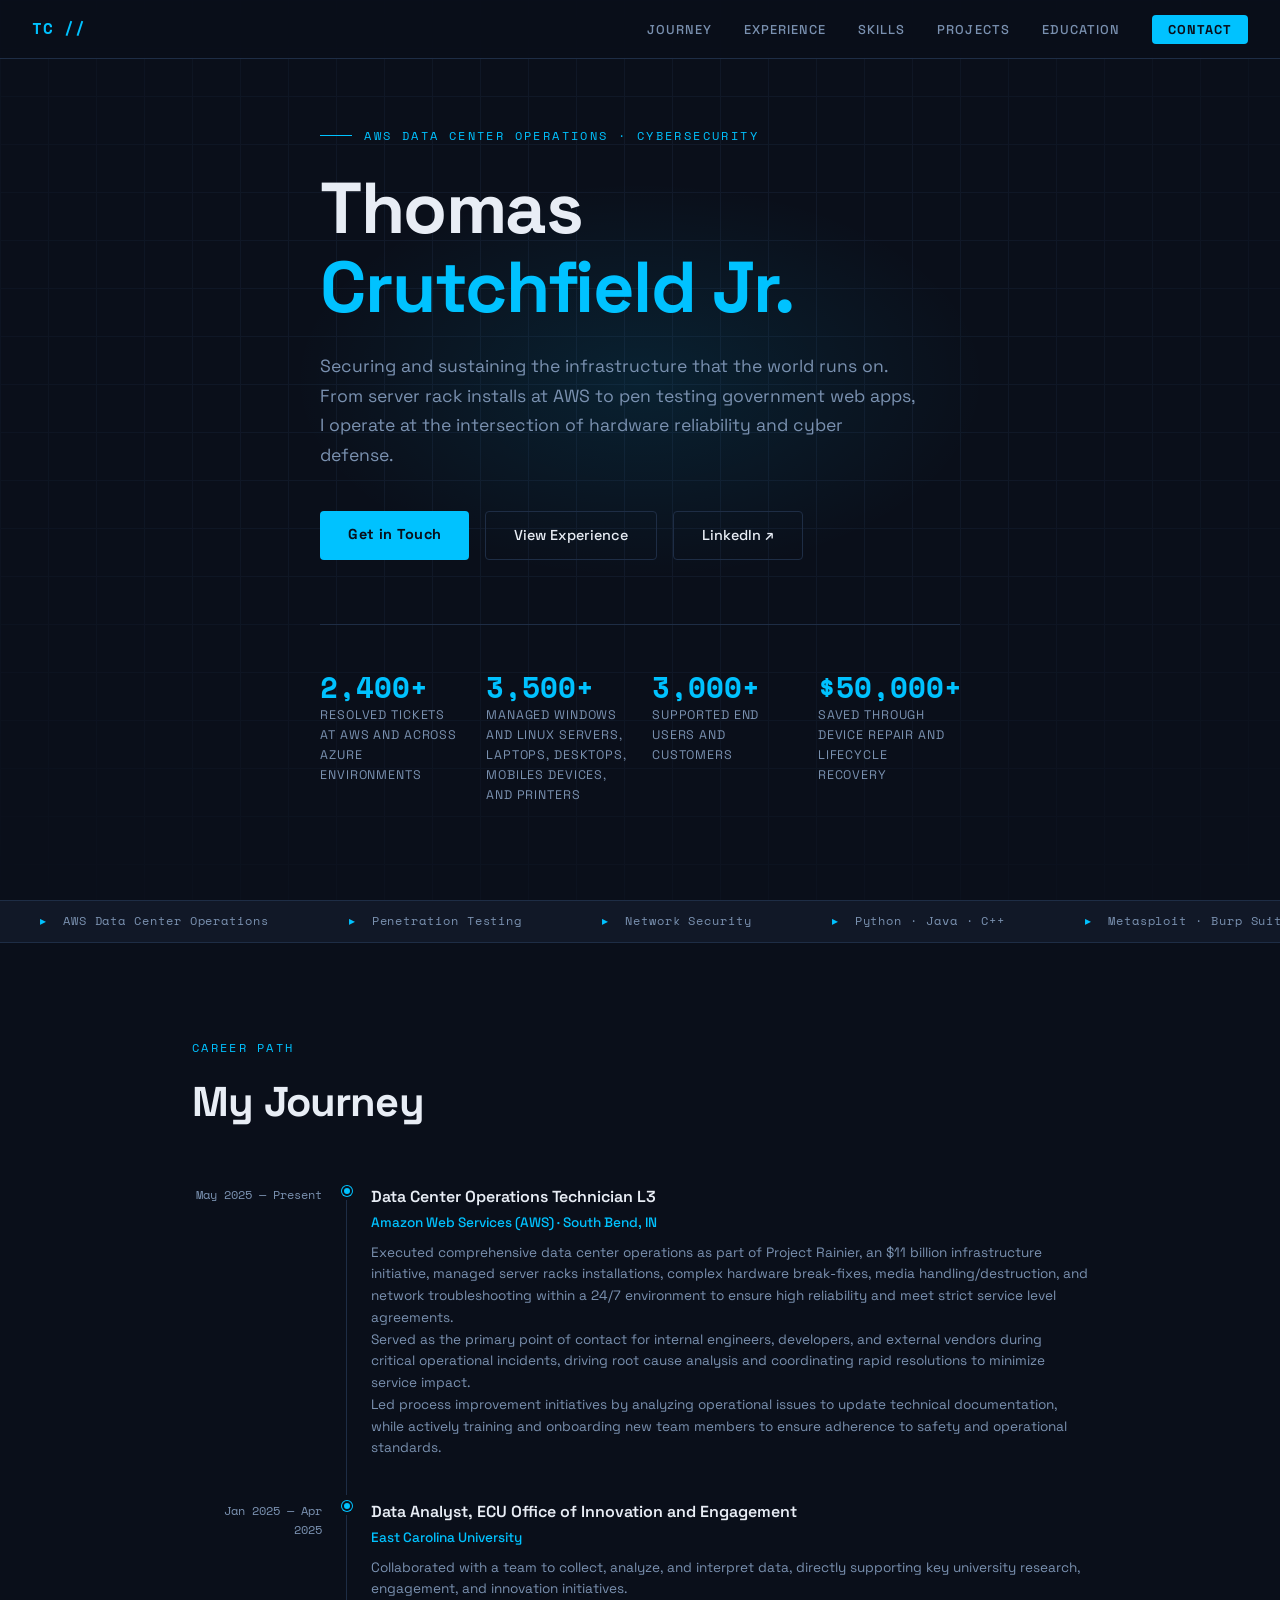
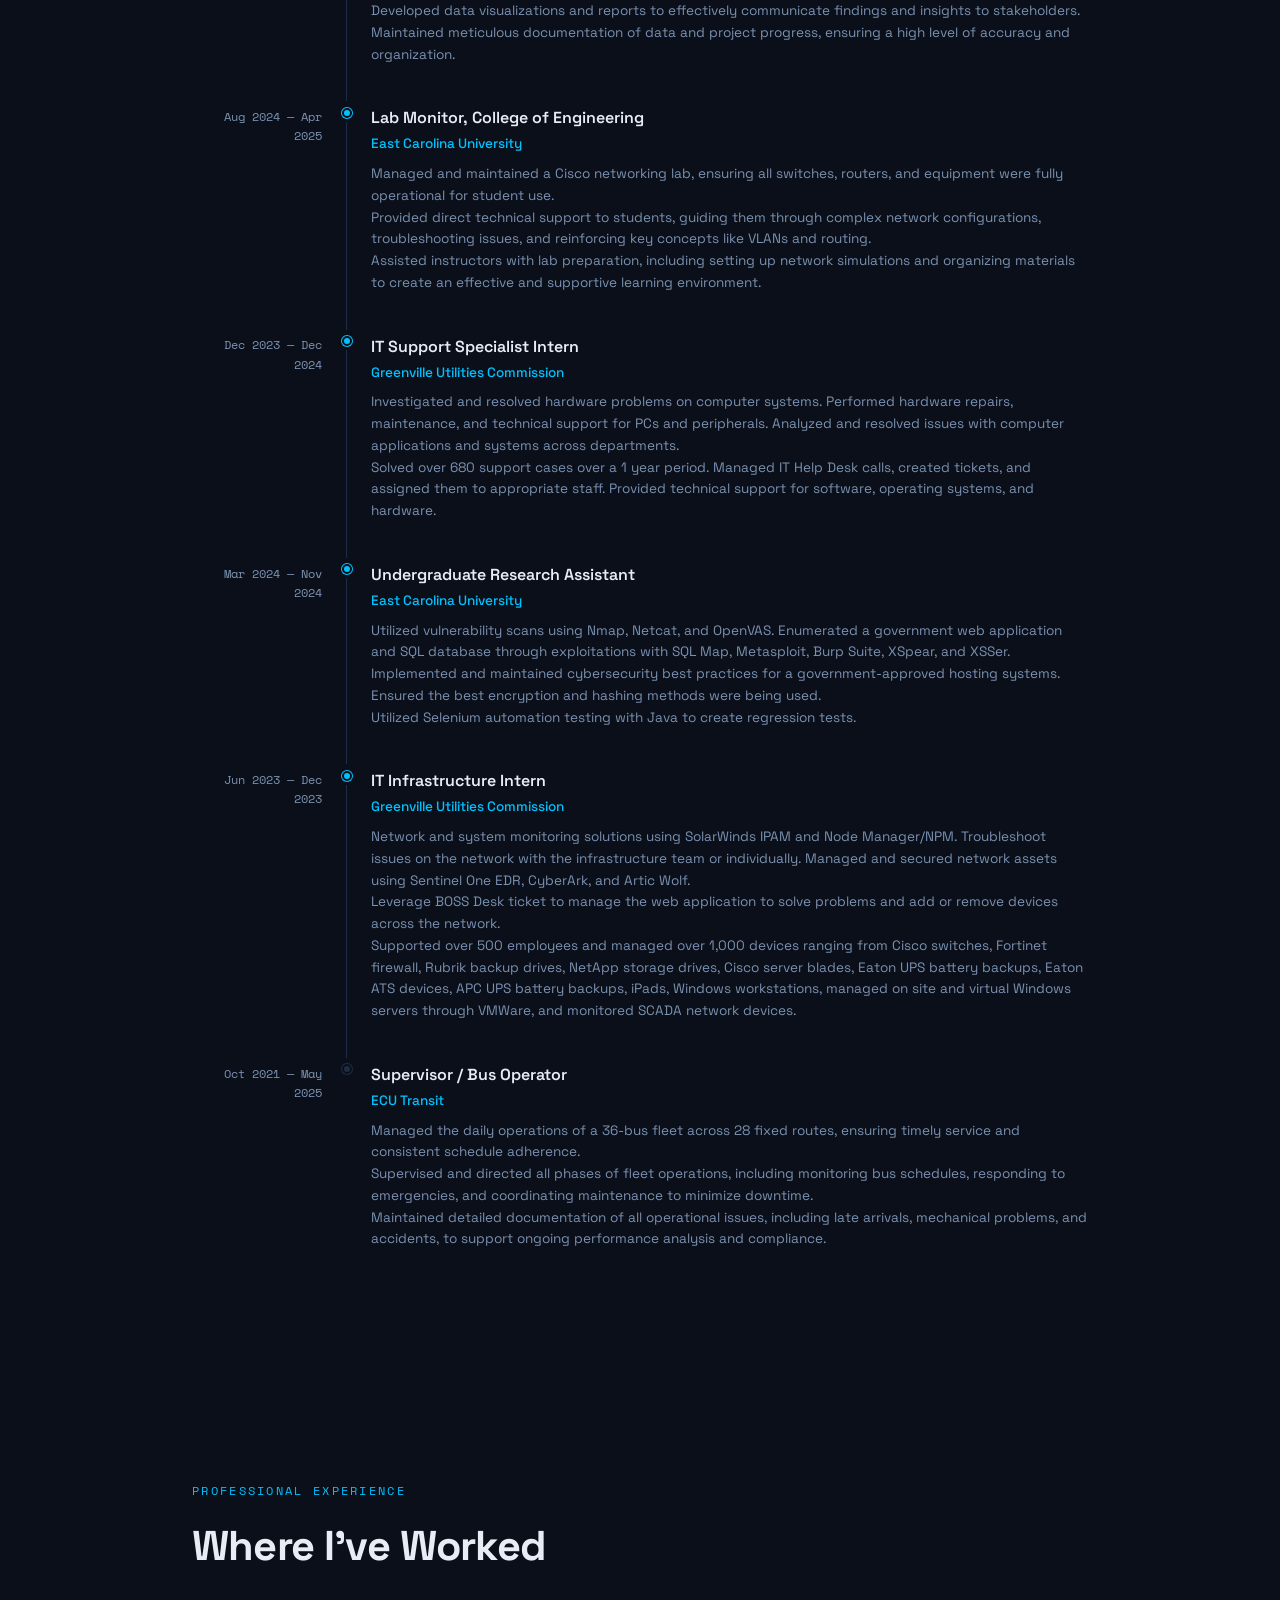
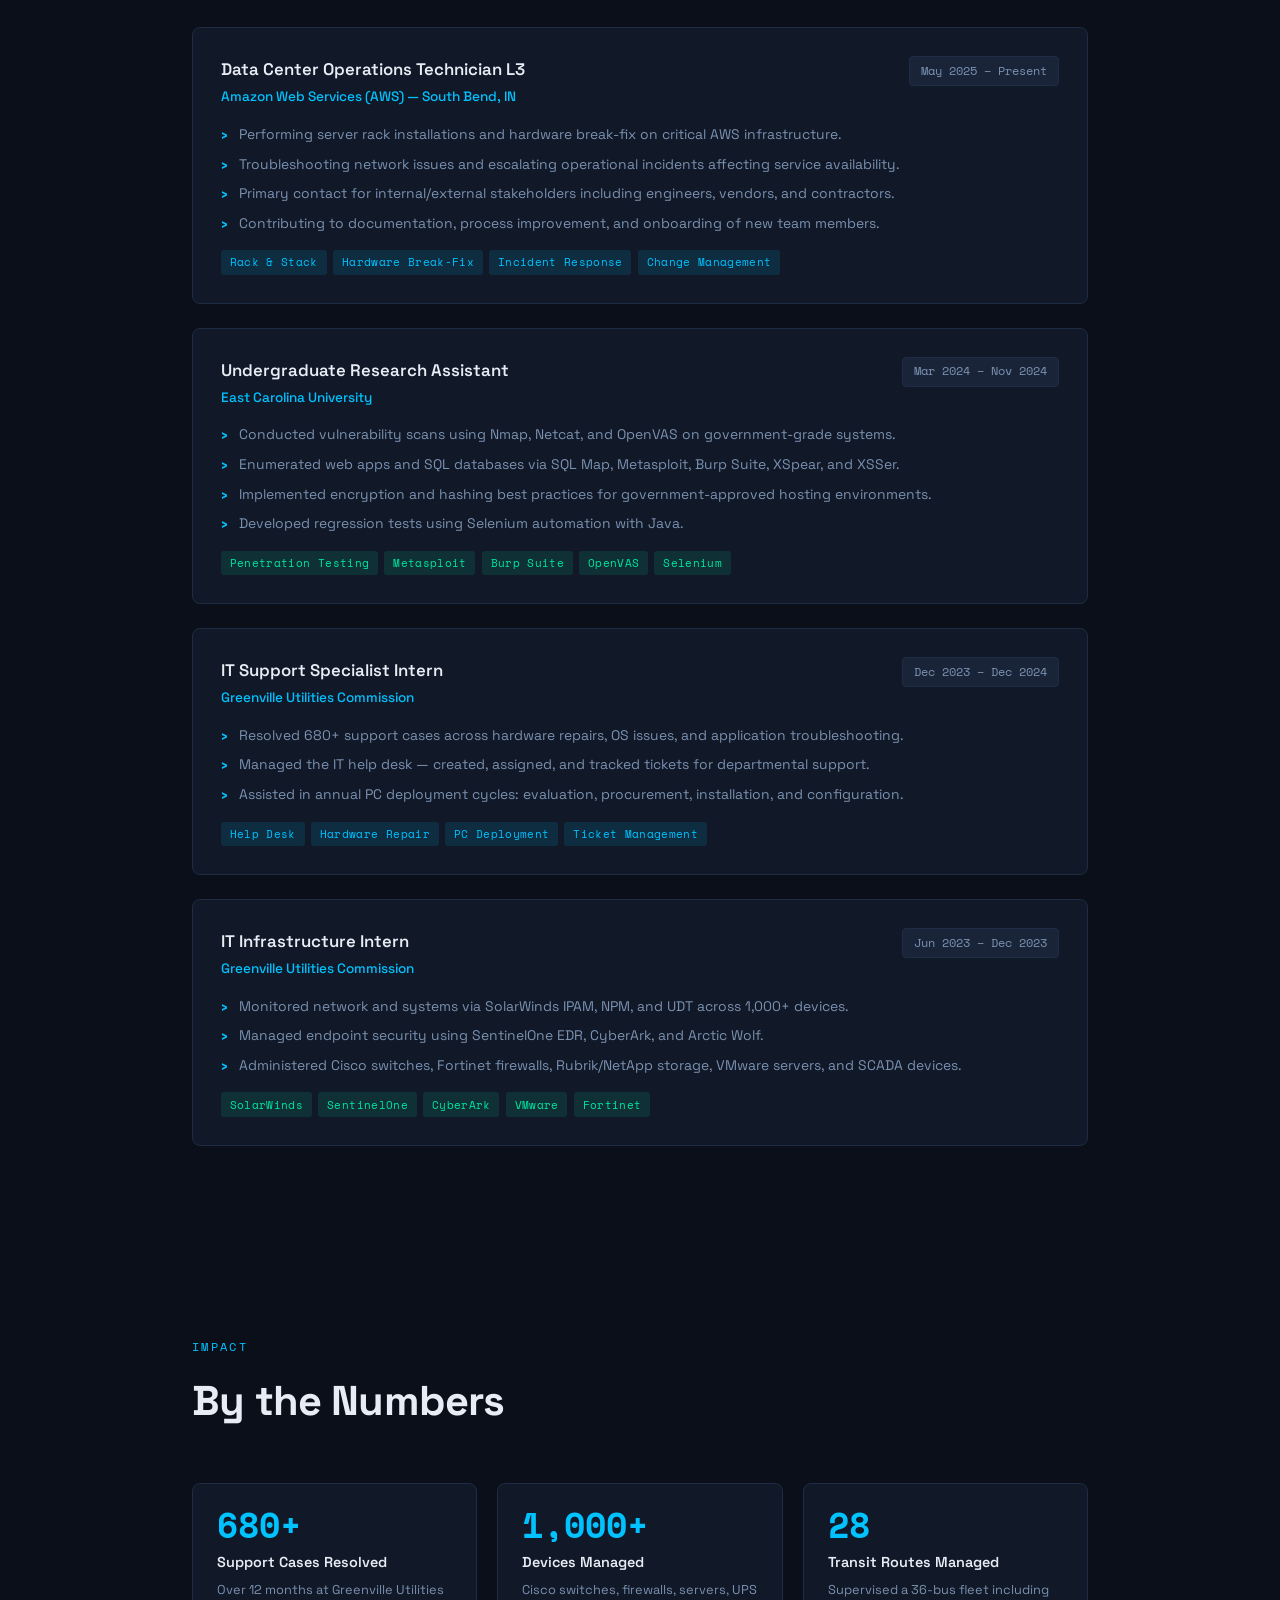
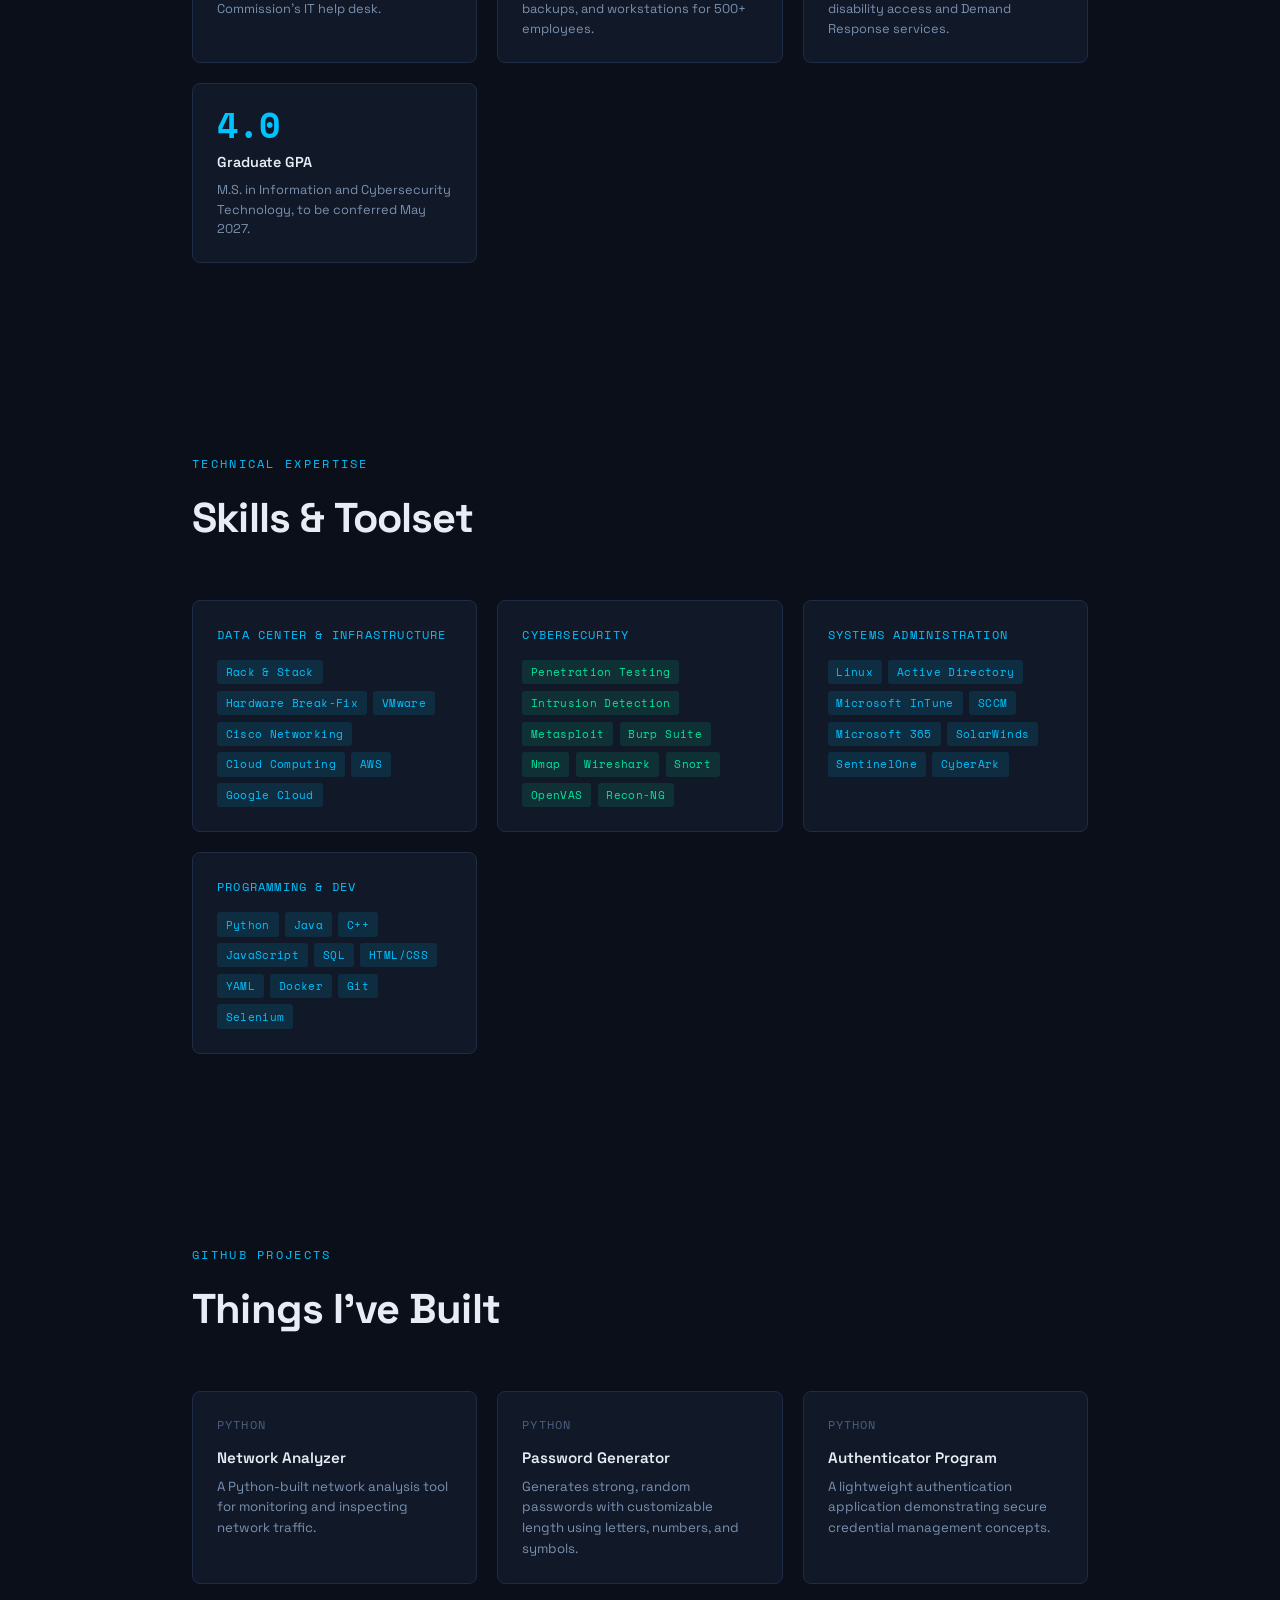
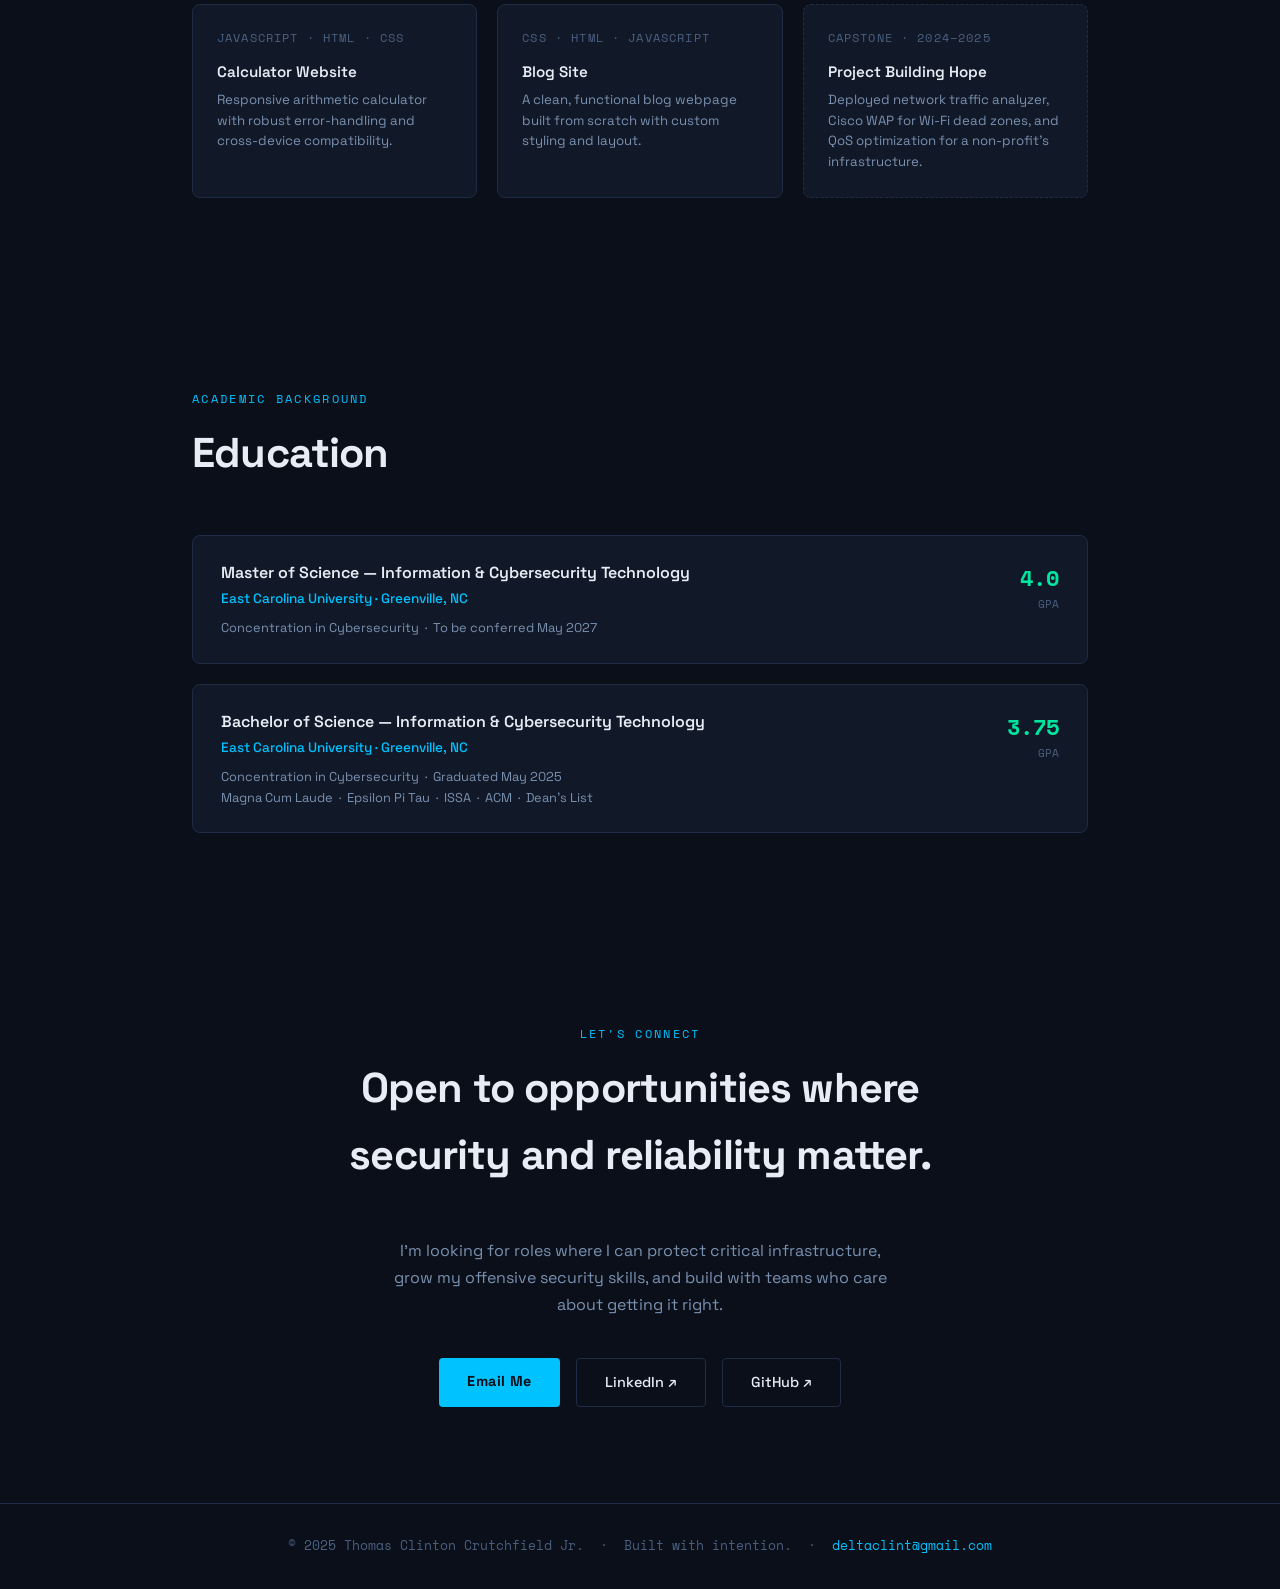
==== index.html @ 360b3213 "Add files via upload Adding update file with new information for the Portfolio-Website" ====
<!DOCTYPE html>
<html lang="en">
<head>
  <meta charset="UTF-8" />
  <meta name="viewport" content="width=device-width, initial-scale=1.0" />
  <meta name="description" content="Portfolio of Thomas Clinton Crutchfield Jr., AWS Data Center Operations Technician and cybersecurity professional." />
  <title>Thomas Crutchfield Jr. | Cybersecurity & Data Center Operations</title>
  <link href="https://fonts.googleapis.com/css2?family=Space+Grotesk:wght@300;400;500;600;700&family=Space+Mono:wght@400;700&display=swap" rel="stylesheet" />
  <style>
    :root {
      --bg: #0a0f1a;
      --surface: #111827;
      --surface-2: #1a2438;
      --border: #1e2d45;
      --accent: #00c2ff;
      --accent-dim: rgba(0, 194, 255, 0.12);
      --accent-glow: rgba(0, 194, 255, 0.25);
      --text: #e8edf5;
      --text-muted: #7a91b0;
      --text-dim: #4a6080;
      --green: #00e5a0;
      --green-dim: rgba(0, 229, 160, 0.12);
      --font-display: 'Space Grotesk', sans-serif;
      --font-mono: 'Space Mono', monospace;
    }

    *, *::before, *::after { box-sizing: border-box; margin: 0; padding: 0; }

    html { scroll-behavior: smooth; }

    body {
      background: var(--bg);
      color: var(--text);
      font-family: var(--font-display);
      line-height: 1.6;
      overflow-x: hidden;
    }

    /* ── NAV ── */
    nav {
      position: fixed;
      top: 0; left: 0; right: 0;
      z-index: 100;
      display: flex;
      align-items: center;
      justify-content: space-between;
      padding: 1rem 2rem;
      background: rgba(10,15,26,0.85);
      backdrop-filter: blur(12px);
      border-bottom: 1px solid var(--border);
    }

    .nav-logo {
      font-family: var(--font-mono);
      font-size: 1rem;
      font-weight: 700;
      color: var(--accent);
      text-decoration: none;
      letter-spacing: 0.05em;
    }

    .nav-links {
      display: flex;
      gap: 2rem;
      list-style: none;
    }

    .nav-links a {
      color: var(--text-muted);
      text-decoration: none;
      font-size: 0.8rem;
      font-weight: 500;
      letter-spacing: 0.08em;
      text-transform: uppercase;
      transition: color 0.2s;
    }

    .nav-links a:hover { color: var(--accent); }

    .nav-cta {
      background: var(--accent);
      color: var(--bg) !important;
      padding: 0.4rem 1rem;
      border-radius: 4px;
      font-weight: 700 !important;
    }

    /* ── HERO ── */
    #home {
      min-height: 100vh;
      display: flex;
      align-items: center;
      padding: 6rem 2rem 4rem;
      position: relative;
      overflow: hidden;
    }

    .hero-grid-bg {
      position: absolute;
      inset: 0;
      background-image:
        linear-gradient(var(--border) 1px, transparent 1px),
        linear-gradient(90deg, var(--border) 1px, transparent 1px);
      background-size: 48px 48px;
      opacity: 0.35;
      mask-image: radial-gradient(ellipse 80% 80% at 50% 40%, black 30%, transparent 100%);
    }

    .hero-glow {
      position: absolute;
      top: 20%;
      left: 50%;
      transform: translateX(-50%);
      width: 700px;
      height: 400px;
      background: radial-gradient(ellipse, rgba(0,194,255,0.1) 0%, transparent 70%);
      pointer-events: none;
    }

    .hero-inner {
      max-width: 900px;
      margin: 0 auto;
      position: relative;
      z-index: 1;
    }

    .hero-eyebrow {
      font-family: var(--font-mono);
      font-size: 0.75rem;
      color: var(--accent);
      letter-spacing: 0.2em;
      text-transform: uppercase;
      margin-bottom: 1.5rem;
      display: flex;
      align-items: center;
      gap: 0.75rem;
    }

    .hero-eyebrow::before {
      content: '';
      display: inline-block;
      width: 32px;
      height: 1px;
      background: var(--accent);
    }

    h1 {
      font-size: clamp(2.5rem, 6vw, 4.5rem);
      font-weight: 700;
      line-height: 1.1;
      letter-spacing: -0.02em;
      margin-bottom: 1.5rem;
    }

    h1 span { color: var(--accent); }

    .hero-sub {
      font-size: 1.1rem;
      color: var(--text-muted);
      max-width: 600px;
      margin-bottom: 2.5rem;
      line-height: 1.7;
    }

    .hero-actions {
      display: flex;
      gap: 1rem;
      flex-wrap: wrap;
      margin-bottom: 4rem;
    }

    .btn-primary {
      background: var(--accent);
      color: var(--bg);
      padding: 0.75rem 1.75rem;
      border-radius: 4px;
      text-decoration: none;
      font-weight: 700;
      font-size: 0.9rem;
      letter-spacing: 0.03em;
      transition: opacity 0.2s, transform 0.2s;
      display: inline-block;
    }

    .btn-primary:hover { opacity: 0.85; transform: translateY(-1px); }

    .btn-secondary {
      background: transparent;
      color: var(--text);
      padding: 0.75rem 1.75rem;
      border-radius: 4px;
      border: 1px solid var(--border);
      text-decoration: none;
      font-weight: 500;
      font-size: 0.9rem;
      transition: border-color 0.2s, color 0.2s;
      display: inline-block;
    }

    .btn-secondary:hover { border-color: var(--accent); color: var(--accent); }

    .hero-stats {
      display: grid;
      grid-template-columns: repeat(auto-fit, minmax(140px, 1fr));
      gap: 1.5rem;
      padding-top: 3rem;
      border-top: 1px solid var(--border);
    }

    .stat {
      display: flex;
      flex-direction: column;
      gap: 0.25rem;
    }

    .stat-num {
      font-family: var(--font-mono);
      font-size: 1.8rem;
      font-weight: 700;
      color: var(--accent);
      line-height: 1;
    }

    .stat-label {
      font-size: 0.78rem;
      color: var(--text-muted);
      text-transform: uppercase;
      letter-spacing: 0.07em;
    }

    /* ── SECTIONS ── */
    section {
      padding: 6rem 2rem;
      max-width: 960px;
      margin: 0 auto;
    }

    .section-eyebrow {
      font-family: var(--font-mono);
      font-size: 0.72rem;
      color: var(--accent);
      letter-spacing: 0.2em;
      text-transform: uppercase;
      margin-bottom: 0.75rem;
    }

    h2 {
      font-size: clamp(1.8rem, 4vw, 2.6rem);
      font-weight: 700;
      letter-spacing: -0.02em;
      margin-bottom: 3rem;
    }

    /* ── JOURNEY TIMELINE ── */
    .timeline {
      display: flex;
      flex-direction: column;
      gap: 0;
    }

    .timeline-item {
      display: grid;
      grid-template-columns: 130px 1px 1fr;
      gap: 0 1.5rem;
      position: relative;
    }

    .timeline-date {
      font-family: var(--font-mono);
      font-size: 0.75rem;
      color: var(--text-muted);
      padding-top: 0.1rem;
      text-align: right;
    }

    .timeline-line {
      display: flex;
      flex-direction: column;
      align-items: center;
    }

    .timeline-dot {
      width: 10px;
      height: 10px;
      border-radius: 50%;
      background: var(--accent);
      border: 2px solid var(--bg);
      box-shadow: 0 0 0 1px var(--accent);
      flex-shrink: 0;
      margin-top: 0.15rem;
    }

    .timeline-dot.dim { background: var(--border); box-shadow: 0 0 0 1px var(--border); }

    .timeline-connector {
      flex: 1;
      width: 1px;
      background: var(--border);
      margin: 4px 0;
    }

    .timeline-item:last-child .timeline-connector { display: none; }

    .timeline-content {
      padding-bottom: 2.5rem;
    }

    .timeline-role {
      font-weight: 600;
      font-size: 1rem;
      color: var(--text);
      margin-bottom: 0.15rem;
    }

    .timeline-org {
      font-size: 0.85rem;
      color: var(--accent);
      margin-bottom: 0.5rem;
      font-weight: 500;
    }

    .timeline-desc {
      font-size: 0.85rem;
      color: var(--text-muted);
      line-height: 1.6;
    }

    /* ── EXPERIENCE CARDS ── */
    .exp-cards {
      display: flex;
      flex-direction: column;
      gap: 1.5rem;
    }

    .exp-card {
      background: var(--surface);
      border: 1px solid var(--border);
      border-radius: 8px;
      padding: 1.75rem;
      transition: border-color 0.2s, background 0.2s;
    }

    .exp-card:hover {
      border-color: var(--accent);
      background: var(--surface-2);
    }

    .exp-header {
      display: flex;
      justify-content: space-between;
      align-items: flex-start;
      gap: 1rem;
      margin-bottom: 1rem;
      flex-wrap: wrap;
    }

    .exp-title {
      font-size: 1.05rem;
      font-weight: 600;
      margin-bottom: 0.2rem;
    }

    .exp-company {
      font-size: 0.85rem;
      color: var(--accent);
      font-weight: 500;
    }

    .exp-date {
      font-family: var(--font-mono);
      font-size: 0.72rem;
      color: var(--text-muted);
      white-space: nowrap;
      background: var(--surface-2);
      padding: 0.3rem 0.7rem;
      border-radius: 4px;
      border: 1px solid var(--border);
    }

    .exp-bullets {
      list-style: none;
      display: flex;
      flex-direction: column;
      gap: 0.5rem;
      margin-bottom: 1rem;
    }

    .exp-bullets li {
      font-size: 0.87rem;
      color: var(--text-muted);
      padding-left: 1.1rem;
      position: relative;
      line-height: 1.55;
    }

    .exp-bullets li::before {
      content: '›';
      position: absolute;
      left: 0;
      color: var(--accent);
      font-weight: 700;
    }

    .exp-tags {
      display: flex;
      flex-wrap: wrap;
      gap: 0.4rem;
    }

    .tag {
      background: var(--accent-dim);
      color: var(--accent);
      font-size: 0.7rem;
      font-family: var(--font-mono);
      padding: 0.2rem 0.55rem;
      border-radius: 3px;
      letter-spacing: 0.03em;
    }

    .tag.green {
      background: var(--green-dim);
      color: var(--green);
    }

    /* ── IMPACT GRID ── */
    .impact-grid {
      display: grid;
      grid-template-columns: repeat(auto-fit, minmax(220px, 1fr));
      gap: 1.25rem;
    }

    .impact-card {
      background: var(--surface);
      border: 1px solid var(--border);
      border-radius: 8px;
      padding: 1.5rem;
      transition: border-color 0.2s;
    }

    .impact-card:hover { border-color: var(--accent); }

    .impact-num {
      font-family: var(--font-mono);
      font-size: 2.2rem;
      font-weight: 700;
      color: var(--accent);
      line-height: 1;
      margin-bottom: 0.5rem;
    }

    .impact-label {
      font-size: 0.9rem;
      font-weight: 600;
      margin-bottom: 0.4rem;
    }

    .impact-desc {
      font-size: 0.8rem;
      color: var(--text-muted);
      line-height: 1.5;
    }

    /* ── SKILLS ── */
    .skill-groups {
      display: grid;
      grid-template-columns: repeat(auto-fit, minmax(280px, 1fr));
      gap: 1.25rem;
    }

    .skill-group {
      background: var(--surface);
      border: 1px solid var(--border);
      border-radius: 8px;
      padding: 1.5rem;
    }

    .skill-group-title {
      font-size: 0.75rem;
      font-family: var(--font-mono);
      color: var(--accent);
      letter-spacing: 0.1em;
      text-transform: uppercase;
      margin-bottom: 1rem;
    }

    .skill-tags {
      display: flex;
      flex-wrap: wrap;
      gap: 0.4rem;
    }

    /* ── PROJECTS ── */
    .project-cards {
      display: grid;
      grid-template-columns: repeat(auto-fit, minmax(260px, 1fr));
      gap: 1.25rem;
    }

    .project-card {
      background: var(--surface);
      border: 1px solid var(--border);
      border-radius: 8px;
      padding: 1.5rem;
      text-decoration: none;
      color: inherit;
      transition: border-color 0.2s, transform 0.2s;
      display: block;
    }

    .project-card:hover {
      border-color: var(--accent);
      transform: translateY(-2px);
    }

    .project-lang {
      font-size: 0.72rem;
      font-family: var(--font-mono);
      color: var(--text-dim);
      text-transform: uppercase;
      letter-spacing: 0.1em;
      margin-bottom: 0.75rem;
    }

    .project-name {
      font-size: 0.95rem;
      font-weight: 600;
      margin-bottom: 0.4rem;
      color: var(--text);
    }

    .project-desc {
      font-size: 0.83rem;
      color: var(--text-muted);
      line-height: 1.55;
    }

    /* ── EDUCATION ── */
    .edu-cards {
      display: flex;
      flex-direction: column;
      gap: 1.25rem;
    }

    .edu-card {
      background: var(--surface);
      border: 1px solid var(--border);
      border-radius: 8px;
      padding: 1.5rem 1.75rem;
      display: flex;
      justify-content: space-between;
      align-items: flex-start;
      gap: 1rem;
      flex-wrap: wrap;
    }

    .edu-degree {
      font-size: 1rem;
      font-weight: 600;
      margin-bottom: 0.2rem;
    }

    .edu-school {
      font-size: 0.85rem;
      color: var(--accent);
      font-weight: 500;
      margin-bottom: 0.5rem;
    }

    .edu-details {
      font-size: 0.8rem;
      color: var(--text-muted);
    }

    .edu-gpa {
      font-family: var(--font-mono);
      font-size: 1.4rem;
      font-weight: 700;
      color: var(--green);
      text-align: right;
    }

    .edu-gpa-label {
      font-size: 0.7rem;
      color: var(--text-dim);
      text-align: right;
      font-family: var(--font-mono);
    }

    /* ── CONTACT ── */
    #contact {
      text-align: center;
    }

    .contact-sub {
      color: var(--text-muted);
      max-width: 500px;
      margin: 0 auto 2.5rem;
      line-height: 1.7;
    }

    .contact-links {
      display: flex;
      gap: 1rem;
      justify-content: center;
      flex-wrap: wrap;
    }

    /* ── SCROLL TICKER ── */
    .ticker-wrap {
      width: 100%;
      overflow: hidden;
      background: var(--surface);
      border-top: 1px solid var(--border);
      border-bottom: 1px solid var(--border);
      padding: 0.7rem 0;
    }

    .ticker {
      display: flex;
      width: max-content;
      animation: ticker 30s linear infinite;
    }

    .ticker-item {
      font-family: var(--font-mono);
      font-size: 0.72rem;
      color: var(--text-muted);
      letter-spacing: 0.08em;
      padding: 0 2.5rem;
      white-space: nowrap;
    }

    .ticker-item span { color: var(--accent); margin-right: 0.5rem; }

    @keyframes ticker {
      from { transform: translateX(0); }
      to { transform: translateX(-50%); }
    }

    /* ── FOOTER ── */
    footer {
      text-align: center;
      padding: 2rem;
      border-top: 1px solid var(--border);
      font-size: 0.8rem;
      color: var(--text-dim);
      font-family: var(--font-mono);
    }

    footer a { color: var(--accent); text-decoration: none; }

    /* ── RESPONSIVE ── */
    @media (max-width: 640px) {
      nav { padding: 1rem; }
      .nav-links { display: none; }
      .timeline-item { grid-template-columns: 90px 1px 1fr; }
      .exp-date { display: none; }
    }

    /* ── ANIMATIONS ── */
    .fade-in {
      opacity: 0;
      transform: translateY(20px);
      transition: opacity 0.5s ease, transform 0.5s ease;
    }

    .fade-in.visible {
      opacity: 1;
      transform: translateY(0);
    }
  </style>
</head>
<body>

<!-- NAV -->
<nav>
  <a href="#home" class="nav-logo">TC //</a>
  <ul class="nav-links">
    <li><a href="#journey">Journey</a></li>
    <li><a href="#experience">Experience</a></li>
    <li><a href="#skills">Skills</a></li>
    <li><a href="#projects">Projects</a></li>
    <li><a href="#education">Education</a></li>
    <li><a href="#contact" class="nav-cta">Contact</a></li>
  </ul>
</nav>

<!-- HERO -->
<section id="home" style="max-width:100%; padding-left: max(2rem, calc((100% - 960px) / 2 + 2rem)); padding-right: max(2rem, calc((100% - 960px) / 2 + 2rem));">
  <div class="hero-grid-bg"></div>
  <div class="hero-glow"></div>
  <div class="hero-inner">
    <div class="hero-eyebrow">AWS Data Center Operations · Cybersecurity</div>
    <h1>Thomas<br><span>Crutchfield Jr.</span></h1>
    <p class="hero-sub">
      Securing and sustaining the infrastructure that the world runs on.
      From server rack installs at AWS to pen testing government web apps,
      I operate at the intersection of hardware reliability and cyber defense.
    </p>
    <div class="hero-actions">
      <a href="#contact" class="btn-primary">Get in Touch</a>
      <a href="#experience" class="btn-secondary">View Experience</a>
      <a href="https://www.linkedin.com/in/thomas-crutchfield-780957192/" target="_blank" class="btn-secondary">LinkedIn ↗</a>
    </div>
    <div class="hero-stats">
      <div class="stat"><span class="stat-num">2,400+</span><span class="stat-label">Resolved Tickets at AWS and Across Azure Environments</span></div>
      <div class="stat"><span class="stat-num">3,500+</span><span class="stat-label">Managed Windows and Linux Servers, Laptops, Desktops, Mobiles Devices, and Printers</span></div>
      <div class="stat"><span class="stat-num">3,000+</span><span class="stat-label">Supported End Users and Customers</span></div>
      <div class="stat"><span class="stat-num">$50,000+</span><span class="stat-label">Saved Through Device Repair and Lifecycle Recovery</span></div>
    </div>
  </div>
</section>

<!-- TICKER -->
<div class="ticker-wrap">
  <div class="ticker">
    <span class="ticker-item"><span>▸</span> AWS Data Center Operations</span>
    <span class="ticker-item"><span>▸</span> Penetration Testing</span>
    <span class="ticker-item"><span>▸</span> Network Security</span>
    <span class="ticker-item"><span>▸</span> Python · Java · C++</span>
    <span class="ticker-item"><span>▸</span> Metasploit · Burp Suite · Nmap</span>
    <span class="ticker-item"><span>▸</span> Linux · Docker · VMware</span>
    <span class="ticker-item"><span>▸</span> Active Directory · InTune · SCCM</span>
    <span class="ticker-item"><span>▸</span> Cisco Networking</span>
    <span class="ticker-item"><span>▸</span> M.S. Cybersecurity — In Progress</span>
    <!-- duplicate for seamless loop -->
    <span class="ticker-item"><span>▸</span> AWS Data Center Operations</span>
    <span class="ticker-item"><span>▸</span> Penetration Testing</span>
    <span class="ticker-item"><span>▸</span> Network Security</span>
    <span class="ticker-item"><span>▸</span> Python · Java · C++</span>
    <span class="ticker-item"><span>▸</span> Metasploit · Burp Suite · Nmap</span>
    <span class="ticker-item"><span>▸</span> Linux · Docker · VMware</span>
    <span class="ticker-item"><span>▸</span> Active Directory · InTune · SCCM</span>
    <span class="ticker-item"><span>▸</span> Cisco Networking</span>
    <span class="ticker-item"><span>▸</span> M.S. Cybersecurity — In Progress</span>
  </div>
</div>

<!-- JOURNEY -->
<section id="journey" class="fade-in">
  <div class="section-eyebrow">Career Path</div>
  <h2>My Journey</h2>
  <div class="timeline">

    <div class="timeline-item">
      <div class="timeline-date">May 2025 — Present</div>
      <div class="timeline-line"><div class="timeline-dot"></div><div class="timeline-connector"></div></div>
      <div class="timeline-content">
        <div class="timeline-role">Data Center Operations Technician L3</div>
        <div class="timeline-org">Amazon Web Services (AWS) · South Bend, IN</div>
        <div class="timeline-desc">Executed comprehensive data center operations as part of Project Rainier, an $11 billion infrastructure initiative, managed server racks installations, complex hardware break-fixes, media handling/destruction, and network troubleshooting within a 24/7 environment to ensure high reliability and meet strict service level agreements.</div>
        <div class="timeline-desc">Served as the primary point of contact for internal engineers, developers, and external vendors during critical operational incidents, driving root cause analysis and coordinating rapid resolutions to minimize service impact.</div>
        <div class="timeline-desc">Led process improvement initiatives by analyzing operational issues to update technical documentation, while actively training and onboarding new team members to ensure adherence to safety and operational standards.</div>
      </div>
    </div>

    <div class="timeline-item">
      <div class="timeline-date">Jan 2025 — Apr 2025</div>
      <div class="timeline-line"><div class="timeline-dot"></div><div class="timeline-connector"></div></div>
      <div class="timeline-content">
        <div class="timeline-role">Data Analyst, ECU Office of Innovation and Engagement</div>
        <div class="timeline-org">East Carolina University</div>
        <div class="timeline-desc">Collaborated with a team to collect, analyze, and interpret data, directly supporting key university research, engagement, and innovation initiatives.</div>
        <div class="timeline-desc">Developed data visualizations and reports to effectively communicate findings and insights to stakeholders.</div>
        <div class="timeline-desc">Maintained meticulous documentation of data and project progress, ensuring a high level of accuracy and organization.</div>
      </div>
    </div> 

    <div class="timeline-item">
      <div class="timeline-date">Aug 2024 — Apr 2025</div>
      <div class="timeline-line"><div class="timeline-dot"></div><div class="timeline-connector"></div></div>
      <div class="timeline-content">
        <div class="timeline-role">Lab Monitor, College of Engineering</div>
        <div class="timeline-org">East Carolina University</div>
        <div class="timeline-desc">Managed and maintained a Cisco networking lab, ensuring all switches, routers, and equipment were fully operational for student use.</div>
        <div class="timeline-desc">Provided direct technical support to students, guiding them through complex network configurations, troubleshooting issues, and reinforcing key concepts like VLANs and routing.</div>
        <div class="timeline-desc">Assisted instructors with lab preparation, including setting up network simulations and organizing materials to create an effective and supportive learning environment.</div>
      </div>
    </div>    

    <div class="timeline-item">
      <div class="timeline-date">Dec 2023 — Dec 2024</div>
      <div class="timeline-line"><div class="timeline-dot"></div><div class="timeline-connector"></div></div>
      <div class="timeline-content">
        <div class="timeline-role">IT Support Specialist Intern</div>
        <div class="timeline-org">Greenville Utilities Commission</div>
        <div class="timeline-desc">Investigated and resolved hardware problems on computer systems. Performed hardware repairs, maintenance, and technical support for PCs and peripherals. Analyzed and resolved issues with computer applications and systems across departments.</div>
        <div class="timeline-desc">Solved over 680 support cases over a 1 year period. Managed IT Help Desk calls, created tickets, and assigned them to appropriate staff. Provided technical support for software, operating systems, and hardware.</div>
      </div>
    </div>

    <div class="timeline-item">
      <div class="timeline-date">Mar 2024 — Nov 2024</div>
      <div class="timeline-line"><div class="timeline-dot"></div><div class="timeline-connector"></div></div>
      <div class="timeline-content">
        <div class="timeline-role">Undergraduate Research Assistant</div>
        <div class="timeline-org">East Carolina University</div>
        <div class="timeline-desc">Utilized vulnerability scans using Nmap, Netcat, and OpenVAS. Enumerated a government web application and SQL database through exploitations with SQL Map, Metasploit, Burp Suite, XSpear, and XSSer.</div>
        <div class="timeline-desc">Implemented and maintained cybersecurity best practices for a government-approved hosting systems. Ensured the best encryption and hashing methods were being used.</div>
        <div class="timeline-desc">Utilized Selenium automation testing with Java to create regression tests.</div>
      </div>
    </div>

    <div class="timeline-item">
      <div class="timeline-date">Jun 2023 — Dec 2023</div>
      <div class="timeline-line"><div class="timeline-dot"></div><div class="timeline-connector"></div></div>
      <div class="timeline-content">
        <div class="timeline-role">IT Infrastructure Intern</div>
        <div class="timeline-org">Greenville Utilities Commission</div>
        <div class="timeline-desc">Network and system monitoring solutions using SolarWinds IPAM and Node Manager/NPM. Troubleshoot issues on the network with the infrastructure team or individually. Managed and secured network assets using Sentinel One EDR, CyberArk, and Artic Wolf.</div>
        <div class="timeline-desc">Leverage BOSS Desk ticket to manage the web application to solve problems and add or remove devices across the network.</div>
        <div class="timeline-desc">Supported over 500 employees and managed over 1,000 devices ranging from Cisco switches, Fortinet firewall, Rubrik backup drives, NetApp storage drives, Cisco server blades, Eaton UPS battery backups, Eaton ATS devices, APC UPS battery backups, iPads, Windows workstations, managed on site and virtual Windows servers through VMWare, and monitored SCADA network devices.</div>
      </div>
    </div>

    <div class="timeline-item">
      <div class="timeline-date">Oct 2021 — May 2025</div>
      <div class="timeline-line"><div class="timeline-dot dim"></div><div class="timeline-connector"></div></div>
      <div class="timeline-content">
        <div class="timeline-role">Supervisor / Bus Operator</div>
        <div class="timeline-org">ECU Transit</div>
        <div class="timeline-desc">Managed the daily operations of a 36-bus fleet across 28 fixed routes, ensuring timely service and consistent schedule adherence.</div>
        <div class="timeline-desc">Supervised and directed all phases of fleet operations, including monitoring bus schedules, responding to emergencies, and coordinating maintenance to minimize downtime.</div>
        <div class="timeline-desc">Maintained detailed documentation of all operational issues, including late arrivals, mechanical problems, and accidents, to support ongoing performance analysis and compliance.</div>
      </div>
    </div>

  </div>
</section>

<!-- EXPERIENCE -->
<section id="experience" class="fade-in">
  <div class="section-eyebrow">Professional Experience</div>
  <h2>Where I've Worked</h2>
  <div class="exp-cards">

    <div class="exp-card">
      <div class="exp-header">
        <div>
          <div class="exp-title">Data Center Operations Technician L3</div>
          <div class="exp-company">Amazon Web Services (AWS) — South Bend, IN</div>
        </div>
        <div class="exp-date">May 2025 – Present</div>
      </div>
      <ul class="exp-bullets">
        <li>Performing server rack installations and hardware break-fix on critical AWS infrastructure.</li>
        <li>Troubleshooting network issues and escalating operational incidents affecting service availability.</li>
        <li>Primary contact for internal/external stakeholders including engineers, vendors, and contractors.</li>
        <li>Contributing to documentation, process improvement, and onboarding of new team members.</li>
      </ul>
      <div class="exp-tags">
        <span class="tag">Rack & Stack</span>
        <span class="tag">Hardware Break-Fix</span>
        <span class="tag">Incident Response</span>
        <span class="tag">Change Management</span>
      </div>
    </div>

    <div class="exp-card">
      <div class="exp-header">
        <div>
          <div class="exp-title">Undergraduate Research Assistant</div>
          <div class="exp-company">East Carolina University</div>
        </div>
        <div class="exp-date">Mar 2024 – Nov 2024</div>
      </div>
      <ul class="exp-bullets">
        <li>Conducted vulnerability scans using Nmap, Netcat, and OpenVAS on government-grade systems.</li>
        <li>Enumerated web apps and SQL databases via SQL Map, Metasploit, Burp Suite, XSpear, and XSSer.</li>
        <li>Implemented encryption and hashing best practices for government-approved hosting environments.</li>
        <li>Developed regression tests using Selenium automation with Java.</li>
      </ul>
      <div class="exp-tags">
        <span class="tag green">Penetration Testing</span>
        <span class="tag green">Metasploit</span>
        <span class="tag green">Burp Suite</span>
        <span class="tag green">OpenVAS</span>
        <span class="tag green">Selenium</span>
      </div>
    </div>

    <div class="exp-card">
      <div class="exp-header">
        <div>
          <div class="exp-title">IT Support Specialist Intern</div>
          <div class="exp-company">Greenville Utilities Commission</div>
        </div>
        <div class="exp-date">Dec 2023 – Dec 2024</div>
      </div>
      <ul class="exp-bullets">
        <li>Resolved 680+ support cases across hardware repairs, OS issues, and application troubleshooting.</li>
        <li>Managed the IT help desk — created, assigned, and tracked tickets for departmental support.</li>
        <li>Assisted in annual PC deployment cycles: evaluation, procurement, installation, and configuration.</li>
      </ul>
      <div class="exp-tags">
        <span class="tag">Help Desk</span>
        <span class="tag">Hardware Repair</span>
        <span class="tag">PC Deployment</span>
        <span class="tag">Ticket Management</span>
      </div>
    </div>

    <div class="exp-card">
      <div class="exp-header">
        <div>
          <div class="exp-title">IT Infrastructure Intern</div>
          <div class="exp-company">Greenville Utilities Commission</div>
        </div>
        <div class="exp-date">Jun 2023 – Dec 2023</div>
      </div>
      <ul class="exp-bullets">
        <li>Monitored network and systems via SolarWinds IPAM, NPM, and UDT across 1,000+ devices.</li>
        <li>Managed endpoint security using SentinelOne EDR, CyberArk, and Arctic Wolf.</li>
        <li>Administered Cisco switches, Fortinet firewalls, Rubrik/NetApp storage, VMware servers, and SCADA devices.</li>
      </ul>
      <div class="exp-tags">
        <span class="tag green">SolarWinds</span>
        <span class="tag green">SentinelOne</span>
        <span class="tag green">CyberArk</span>
        <span class="tag green">VMware</span>
        <span class="tag green">Fortinet</span>
      </div>
    </div>

  </div>
</section>

<!-- IMPACT -->
<section id="impact" class="fade-in">
  <div class="section-eyebrow">Impact</div>
  <h2>By the Numbers</h2>
  <div class="impact-grid">
    <div class="impact-card">
      <div class="impact-num">680+</div>
      <div class="impact-label">Support Cases Resolved</div>
      <div class="impact-desc">Over 12 months at Greenville Utilities Commission's IT help desk.</div>
    </div>
    <div class="impact-card">
      <div class="impact-num">1,000+</div>
      <div class="impact-label">Devices Managed</div>
      <div class="impact-desc">Cisco switches, firewalls, servers, UPS backups, and workstations for 500+ employees.</div>
    </div>
    <div class="impact-card">
      <div class="impact-num">28</div>
      <div class="impact-label">Transit Routes Managed</div>
      <div class="impact-desc">Supervised a 36-bus fleet including disability access and Demand Response services.</div>
    </div>
    <div class="impact-card">
      <div class="impact-num">4.0</div>
      <div class="impact-label">Graduate GPA</div>
      <div class="impact-desc">M.S. in Information and Cybersecurity Technology, to be conferred May 2027.</div>
    </div>
  </div>
</section>

<!-- SKILLS -->
<section id="skills" class="fade-in">
  <div class="section-eyebrow">Technical Expertise</div>
  <h2>Skills & Toolset</h2>
  <div class="skill-groups">

    <div class="skill-group">
      <div class="skill-group-title">Data Center & Infrastructure</div>
      <div class="skill-tags">
        <span class="tag">Rack & Stack</span>
        <span class="tag">Hardware Break-Fix</span>
        <span class="tag">VMware</span>
        <span class="tag">Cisco Networking</span>
        <span class="tag">Cloud Computing</span>
        <span class="tag">AWS</span>
        <span class="tag">Google Cloud</span>
      </div>
    </div>

    <div class="skill-group">
      <div class="skill-group-title">Cybersecurity</div>
      <div class="skill-tags">
        <span class="tag green">Penetration Testing</span>
        <span class="tag green">Intrusion Detection</span>
        <span class="tag green">Metasploit</span>
        <span class="tag green">Burp Suite</span>
        <span class="tag green">Nmap</span>
        <span class="tag green">Wireshark</span>
        <span class="tag green">Snort</span>
        <span class="tag green">OpenVAS</span>
        <span class="tag green">Recon-NG</span>
      </div>
    </div>

    <div class="skill-group">
      <div class="skill-group-title">Systems Administration</div>
      <div class="skill-tags">
        <span class="tag">Linux</span>
        <span class="tag">Active Directory</span>
        <span class="tag">Microsoft InTune</span>
        <span class="tag">SCCM</span>
        <span class="tag">Microsoft 365</span>
        <span class="tag">SolarWinds</span>
        <span class="tag">SentinelOne</span>
        <span class="tag">CyberArk</span>
      </div>
    </div>

    <div class="skill-group">
      <div class="skill-group-title">Programming & Dev</div>
      <div class="skill-tags">
        <span class="tag">Python</span>
        <span class="tag">Java</span>
        <span class="tag">C++</span>
        <span class="tag">JavaScript</span>
        <span class="tag">SQL</span>
        <span class="tag">HTML/CSS</span>
        <span class="tag">YAML</span>
        <span class="tag">Docker</span>
        <span class="tag">Git</span>
        <span class="tag">Selenium</span>
      </div>
    </div>

  </div>
</section>

<!-- PROJECTS -->
<section id="projects" class="fade-in">
  <div class="section-eyebrow">GitHub Projects</div>
  <h2>Things I've Built</h2>
  <div class="project-cards">

    <a href="https://github.com/Thomas2074/Network-Analyzer" target="_blank" class="project-card">
      <div class="project-lang">Python</div>
      <div class="project-name">Network Analyzer</div>
      <div class="project-desc">A Python-built network analysis tool for monitoring and inspecting network traffic.</div>
    </a>

    <a href="https://github.com/Thomas2074/Password-Generator" target="_blank" class="project-card">
      <div class="project-lang">Python</div>
      <div class="project-name">Password Generator</div>
      <div class="project-desc">Generates strong, random passwords with customizable length using letters, numbers, and symbols.</div>
    </a>

    <a href="https://github.com/Thomas2074/Authenticator-Program" target="_blank" class="project-card">
      <div class="project-lang">Python</div>
      <div class="project-name">Authenticator Program</div>
      <div class="project-desc">A lightweight authentication application demonstrating secure credential management concepts.</div>
    </a>

    <a href="https://github.com/Thomas2074/Calculator-Website" target="_blank" class="project-card">
      <div class="project-lang">JavaScript · HTML · CSS</div>
      <div class="project-name">Calculator Website</div>
      <div class="project-desc">Responsive arithmetic calculator with robust error-handling and cross-device compatibility.</div>
    </a>

    <a href="https://github.com/Thomas2074/Blog-Site" target="_blank" class="project-card">
      <div class="project-lang">CSS · HTML · JavaScript</div>
      <div class="project-name">Blog Site</div>
      <div class="project-desc">A clean, functional blog webpage built from scratch with custom styling and layout.</div>
    </a>

    <div class="project-card" style="border-style: dashed; cursor: default;">
      <div class="project-lang">Capstone · 2024–2025</div>
      <div class="project-name">Project Building Hope</div>
      <div class="project-desc">Deployed network traffic analyzer, Cisco WAP for Wi-Fi dead zones, and QoS optimization for a non-profit's infrastructure.</div>
    </div>

  </div>
</section>

<!-- EDUCATION -->
<section id="education" class="fade-in">
  <div class="section-eyebrow">Academic Background</div>
  <h2>Education</h2>
  <div class="edu-cards">

    <div class="edu-card">
      <div>
        <div class="edu-degree">Master of Science — Information & Cybersecurity Technology</div>
        <div class="edu-school">East Carolina University · Greenville, NC</div>
        <div class="edu-details">Concentration in Cybersecurity &nbsp;·&nbsp; To be conferred May 2027</div>
      </div>
      <div>
        <div class="edu-gpa">4.0</div>
        <div class="edu-gpa-label">GPA</div>
      </div>
    </div>

    <div class="edu-card">
      <div>
        <div class="edu-degree">Bachelor of Science — Information & Cybersecurity Technology</div>
        <div class="edu-school">East Carolina University · Greenville, NC</div>
        <div class="edu-details">
          Concentration in Cybersecurity &nbsp;·&nbsp; Graduated May 2025<br>
          Magna Cum Laude &nbsp;·&nbsp; Epsilon Pi Tau &nbsp;·&nbsp; ISSA &nbsp;·&nbsp; ACM &nbsp;·&nbsp; Dean's List
        </div>
      </div>
      <div>
        <div class="edu-gpa">3.75</div>
        <div class="edu-gpa-label">GPA</div>
      </div>
    </div>

  </div>
</section>

<!-- CONTACT -->
<section id="contact" class="fade-in" style="text-align:center;">
  <div class="section-eyebrow">Let's Connect</div>
  <h2>Open to opportunities where<br>security and reliability matter.</h2>
  <p class="contact-sub">
    I'm looking for roles where I can protect critical infrastructure, grow my offensive security skills, and build with teams who care about getting it right.
  </p>
  <div class="contact-links">
    <a href="mailto:deltaclint@gmail.com" class="btn-primary">Email Me</a>
    <a href="https://www.linkedin.com/in/thomas-crutchfield-780957192/" target="_blank" class="btn-secondary">LinkedIn ↗</a>
    <a href="https://github.com/Thomas2074" target="_blank" class="btn-secondary">GitHub ↗</a>
  </div>
</section>

<!-- FOOTER -->
<footer>
  <p>© 2025 Thomas Clinton Crutchfield Jr. &nbsp;·&nbsp; Built with intention. &nbsp;·&nbsp; <a href="mailto:deltaclint@gmail.com">deltaclint@gmail.com</a></p>
</footer>

<script>
  // Scroll fade-in
  const observer = new IntersectionObserver((entries) => {
    entries.forEach(e => { if (e.isIntersecting) e.target.classList.add('visible'); });
  }, { threshold: 0.1 });
  document.querySelectorAll('.fade-in').forEach(el => observer.observe(el));
</script>
</body>
</html>
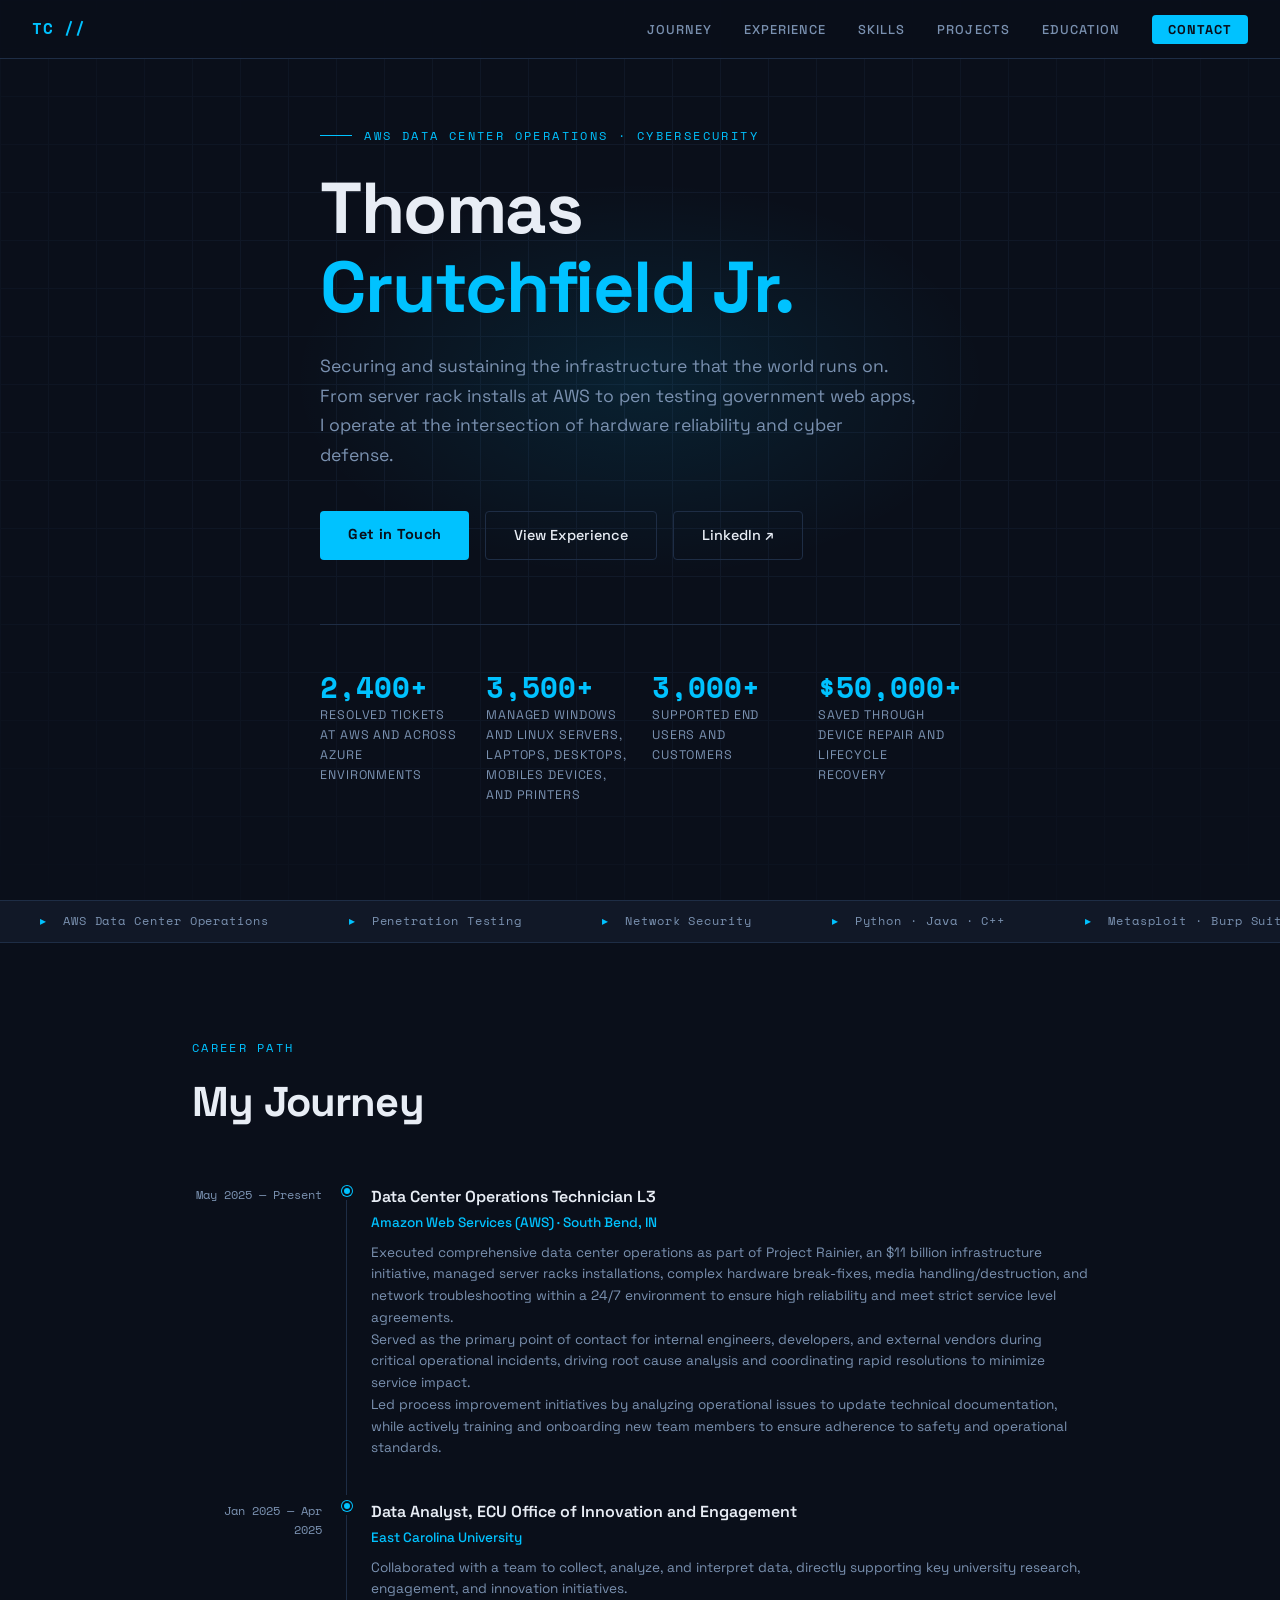
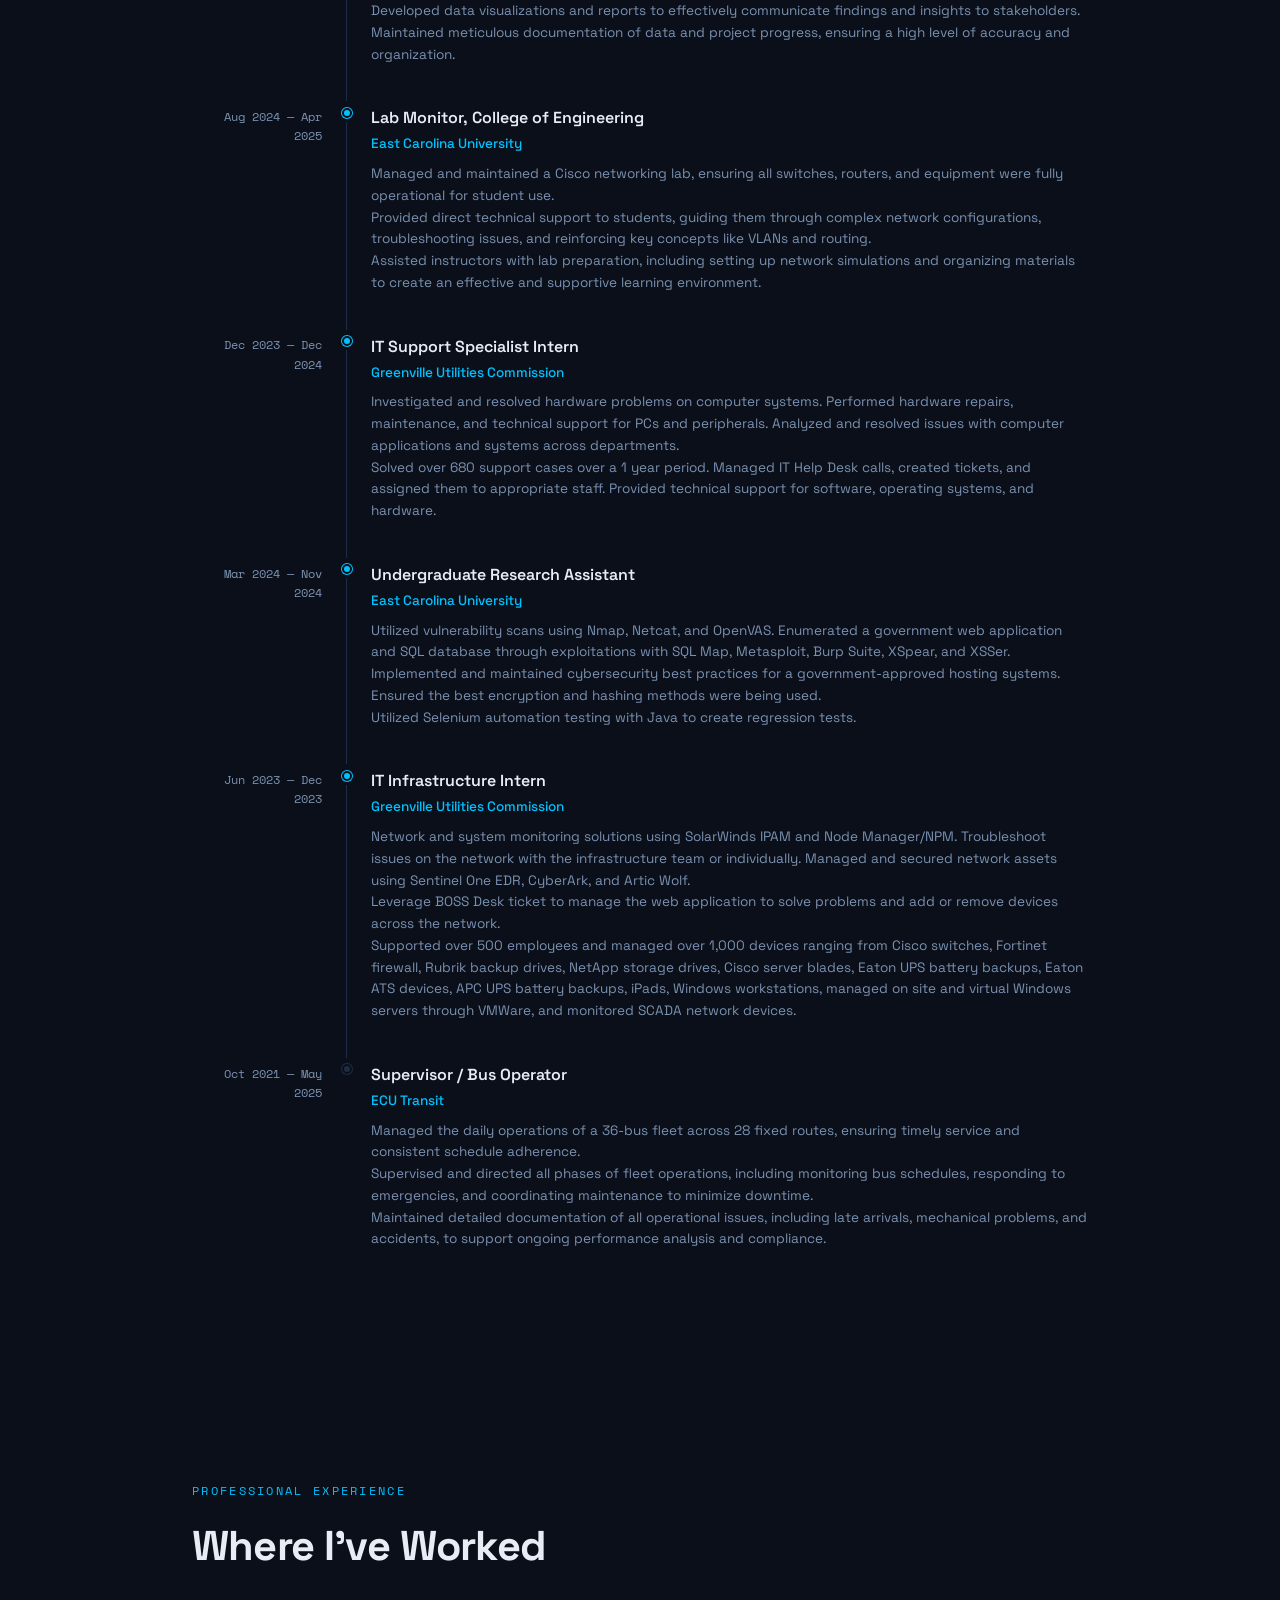
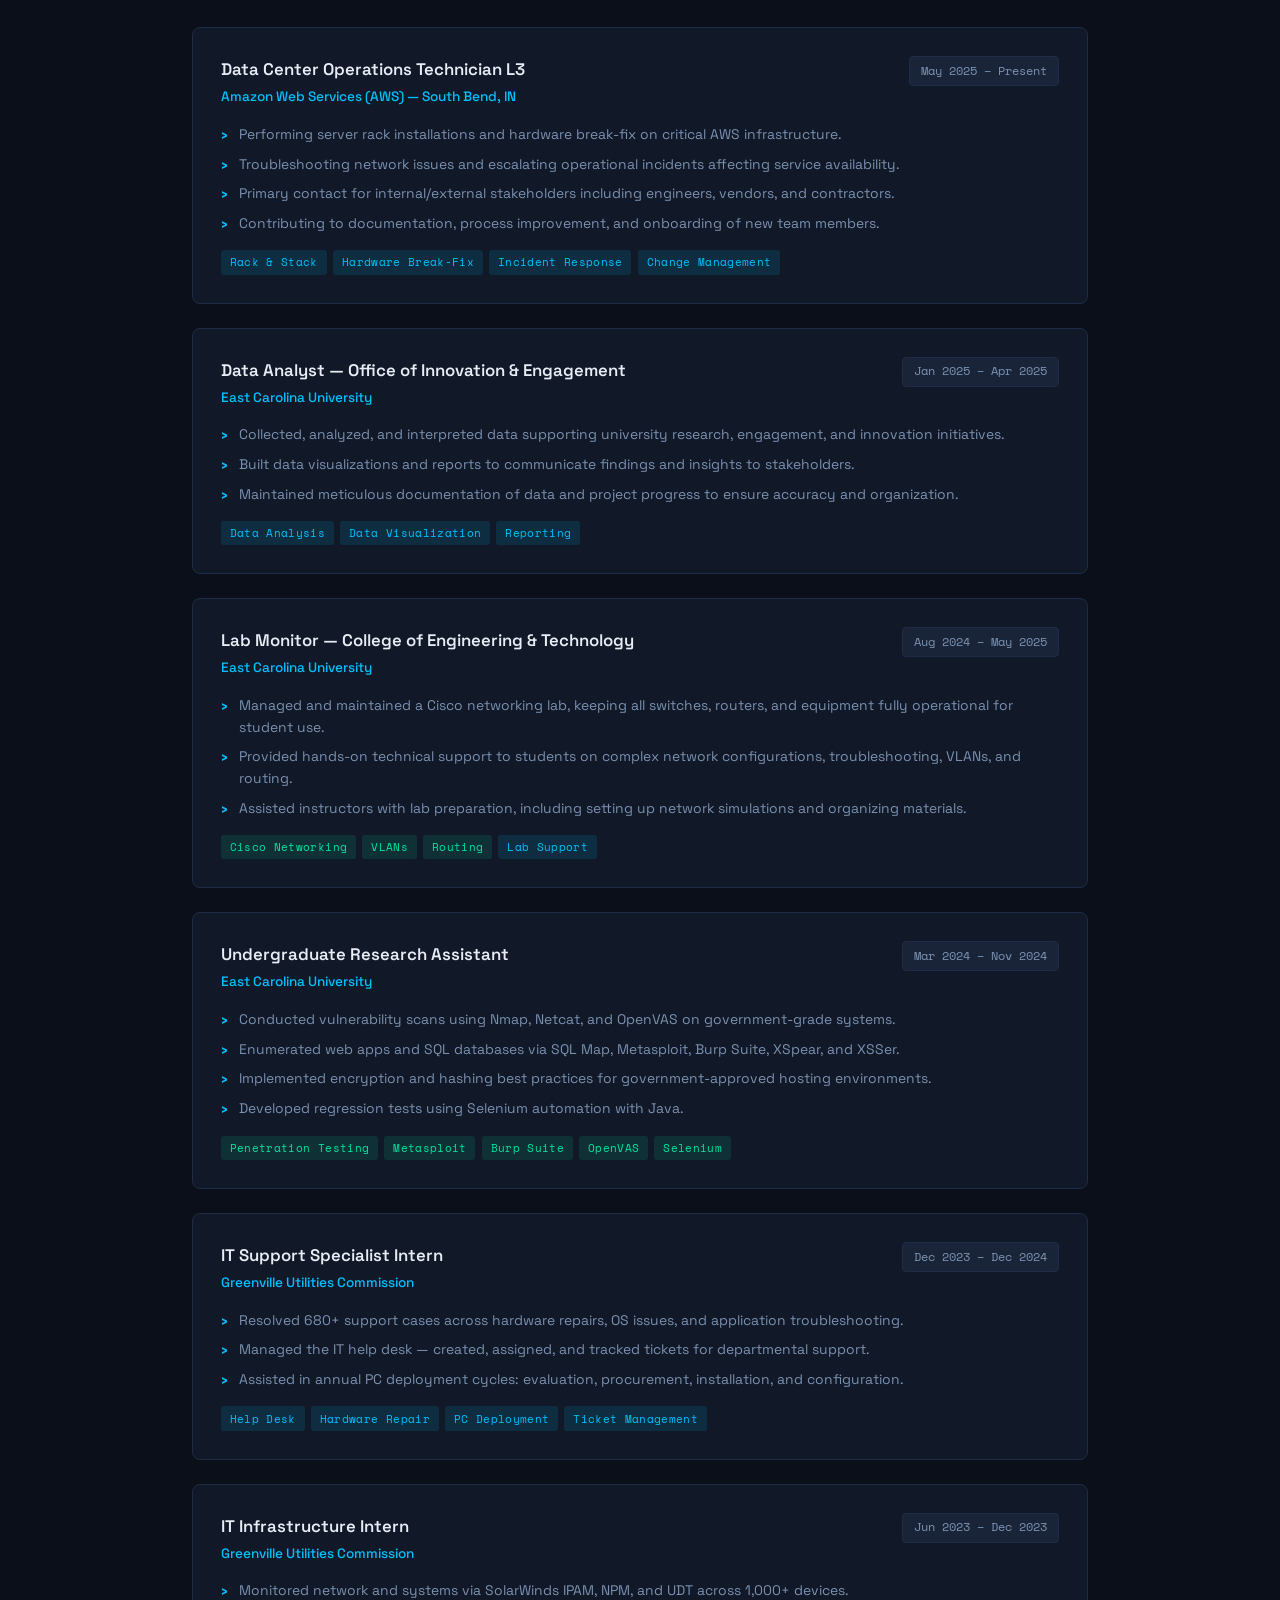
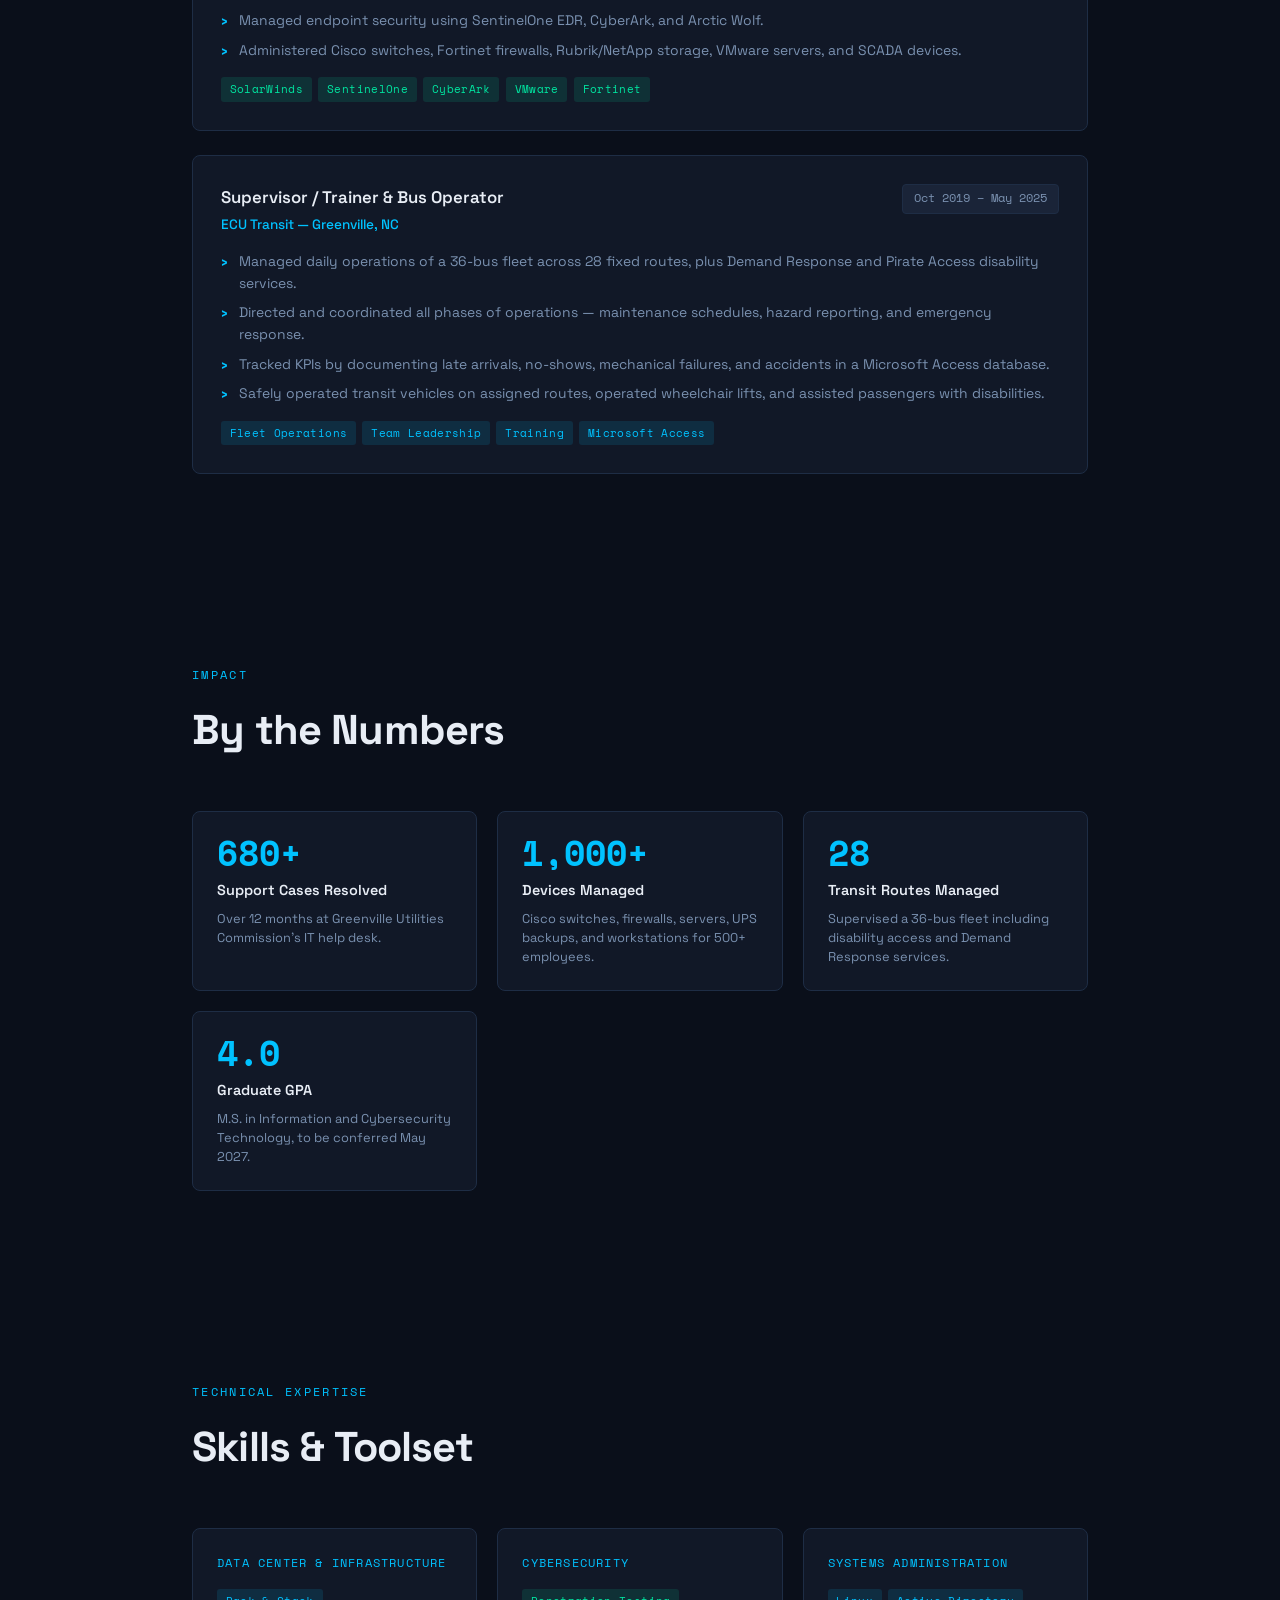
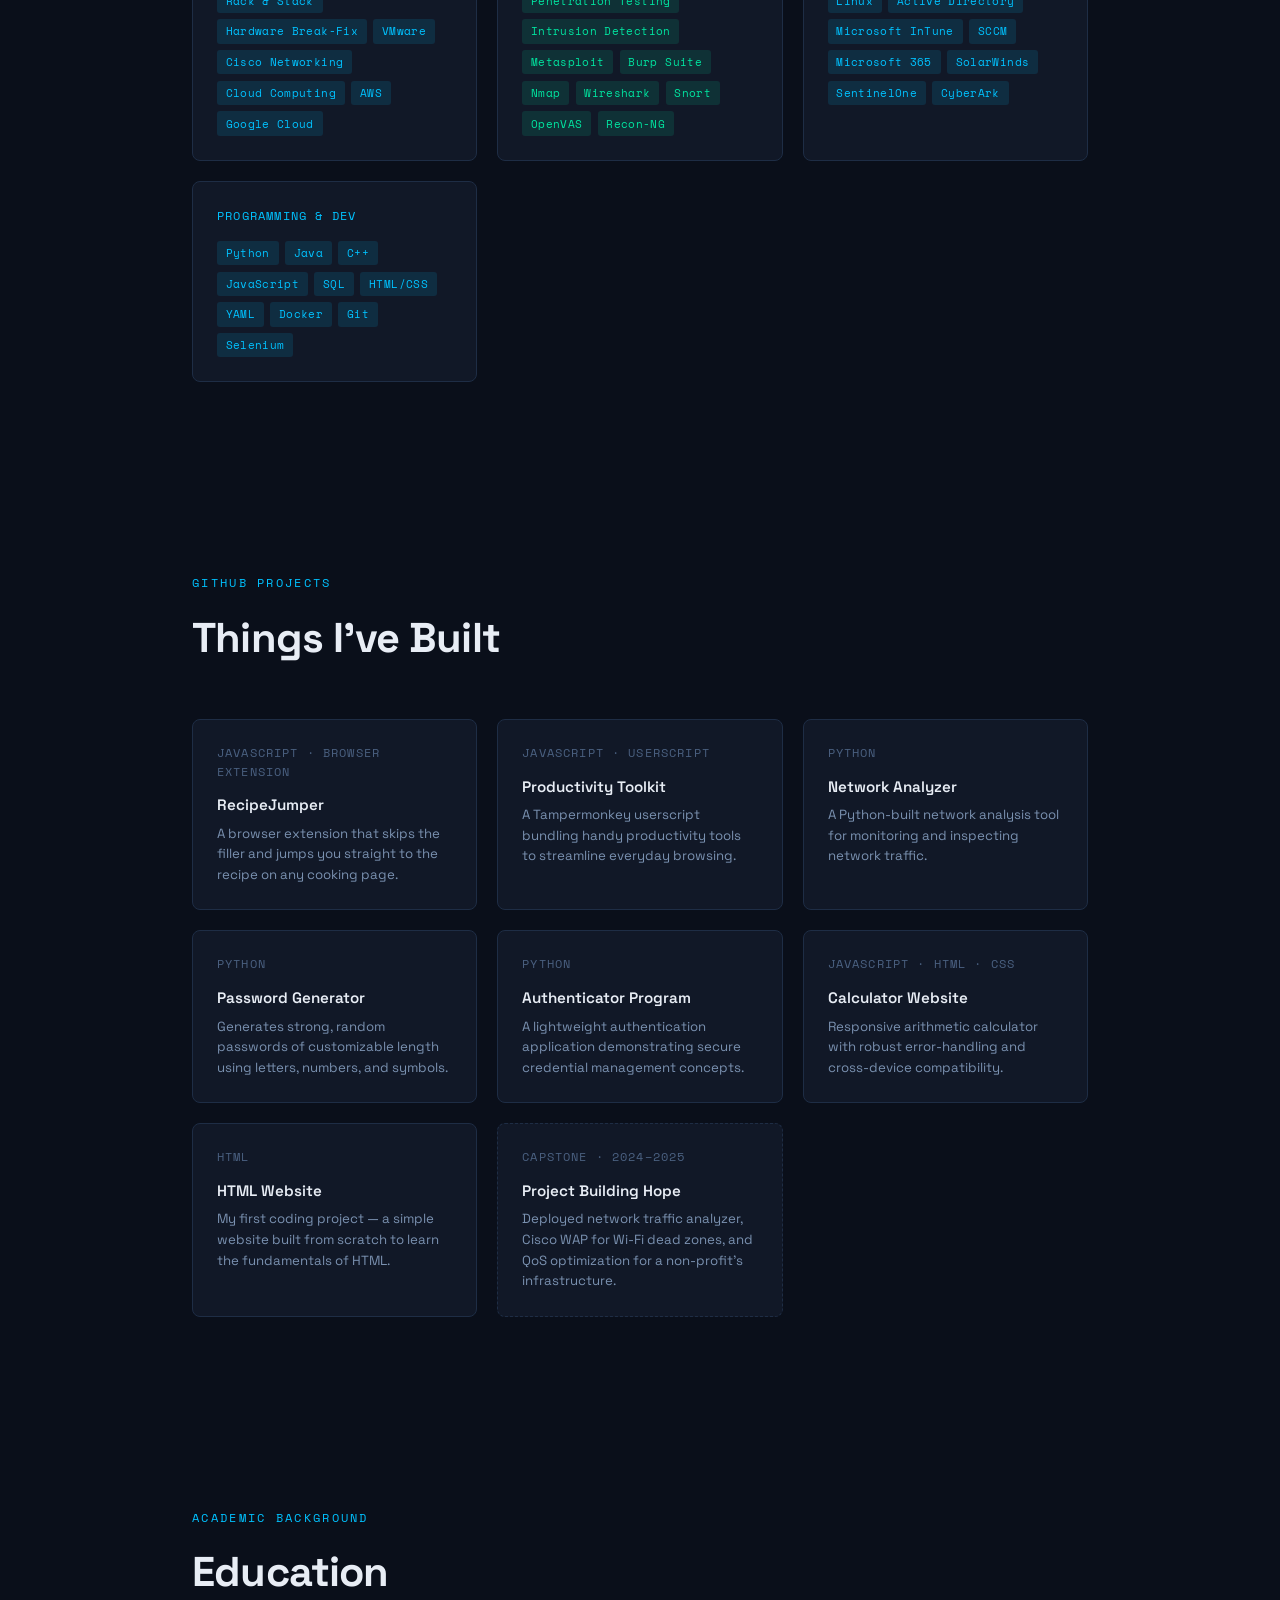
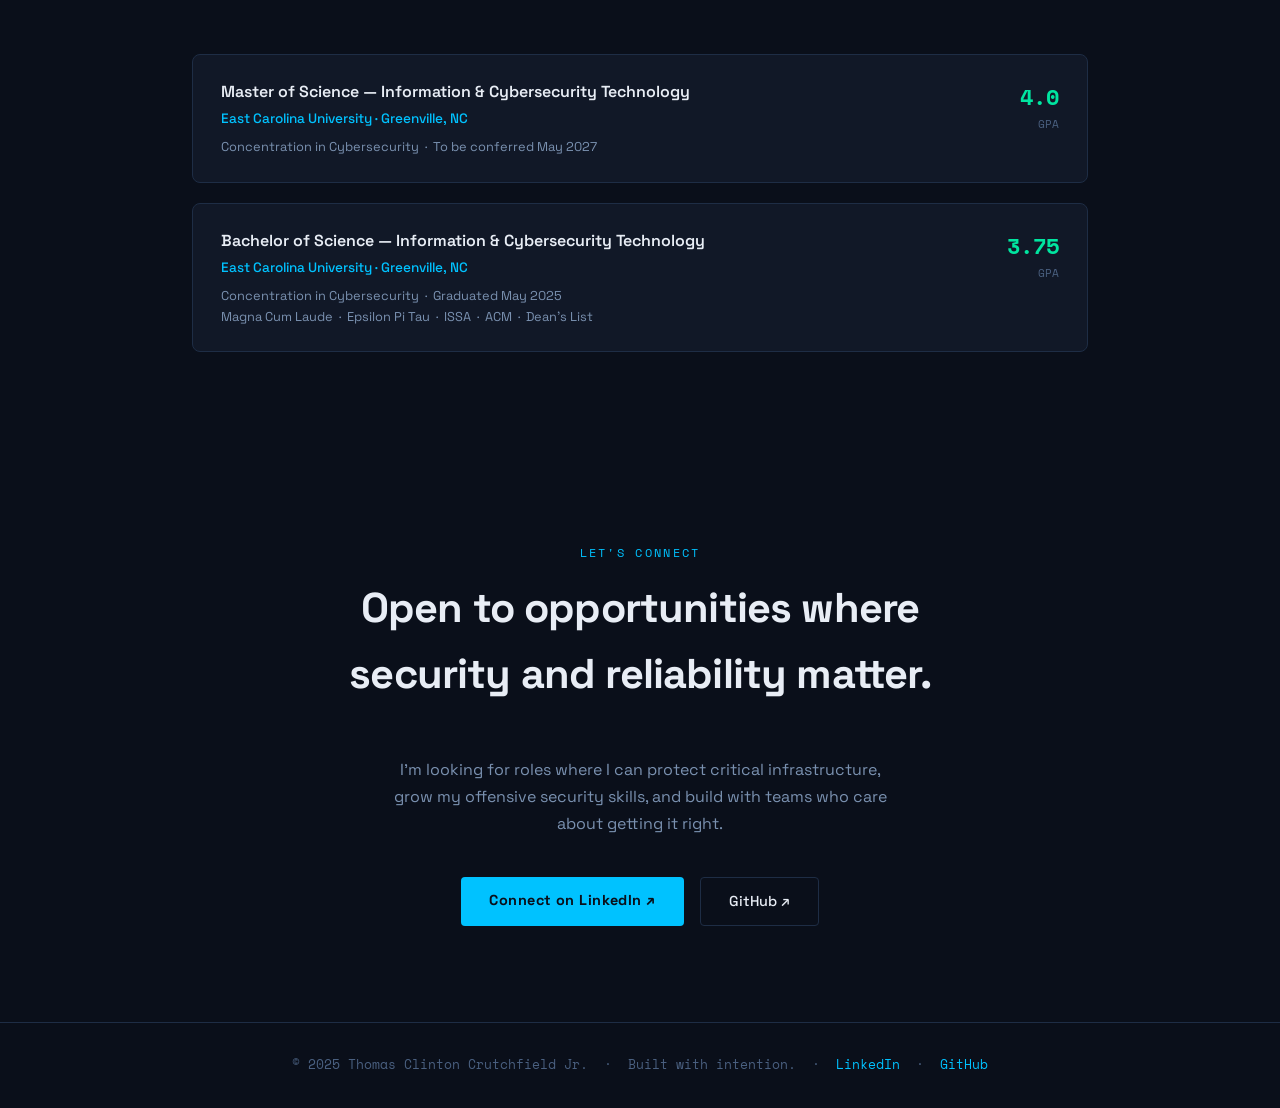
==== commit 809eeac6: "Add files via upload" ====
--- a/index.html
+++ b/index.html
@@ -2,10 +2,56 @@
 <html lang="en">
 <head>
   <meta charset="UTF-8" />
-  <meta name="viewport" content="width=device-width, initial-scale=1.0" />
-  <meta name="description" content="Portfolio of Thomas Clinton Crutchfield Jr., AWS Data Center Operations Technician and cybersecurity professional." />
+  <meta name="viewport" content="width=device-width, initial-scale=1.0, viewport-fit=cover" />
+
+  <!-- Primary SEO -->
   <title>Thomas Crutchfield Jr. | Cybersecurity & Data Center Operations</title>
+  <meta name="description" content="Thomas Clinton Crutchfield Jr. — AWS Data Center Operations Technician and cybersecurity professional specializing in penetration testing, network security, and infrastructure reliability." />
+  <meta name="author" content="Thomas Clinton Crutchfield Jr." />
+  <meta name="keywords" content="Thomas Crutchfield, cybersecurity, penetration testing, AWS data center operations, network security, infrastructure, IT support, East Carolina University" />
+  <meta name="robots" content="index, follow" />
+  <meta name="theme-color" content="#0a0f1a" />
+  <!-- TODO: replace with your live domain once deployed -->
+  <link rel="canonical" href="https://thomascrutchfield.com/" />
+
+  <!-- Open Graph (Facebook, LinkedIn, etc.) -->
+  <meta property="og:type" content="website" />
+  <meta property="og:site_name" content="Thomas Crutchfield Jr." />
+  <meta property="og:title" content="Thomas Crutchfield Jr. | Cybersecurity & Data Center Operations" />
+  <meta property="og:description" content="AWS Data Center Operations Technician and cybersecurity professional — penetration testing, network security, and infrastructure reliability." />
+  <meta property="og:url" content="https://thomascrutchfield.com/" />
+  <meta property="og:locale" content="en_US" />
+  <meta property="og:image" content="https://thomascrutchfield.com/og-image.png" />
+
+  <!-- Twitter Card -->
+  <meta name="twitter:card" content="summary_large_image" />
+  <meta name="twitter:title" content="Thomas Crutchfield Jr. | Cybersecurity & Data Center Operations" />
+  <meta name="twitter:description" content="AWS Data Center Operations Technician and cybersecurity professional — penetration testing, network security, and infrastructure reliability." />
+  <meta name="twitter:image" content="https://thomascrutchfield.com/og-image.png" />
+
+  <!-- Fonts (preconnect for faster load / better Core Web Vitals) -->
+  <link rel="preconnect" href="https://fonts.googleapis.com" />
+  <link rel="preconnect" href="https://fonts.gstatic.com" crossorigin />
   <link href="https://fonts.googleapis.com/css2?family=Space+Grotesk:wght@300;400;500;600;700&family=Space+Mono:wght@400;700&display=swap" rel="stylesheet" />
+
+  <!-- Structured data: Person schema for rich search results -->
+  <script type="application/ld+json">
+  {
+    "@context": "https://schema.org",
+    "@type": "Person",
+    "name": "Thomas Clinton Crutchfield Jr.",
+    "jobTitle": "Data Center Operations Technician & Cybersecurity Professional",
+    "url": "https://thomascrutchfield.com/",
+    "worksFor": { "@type": "Organization", "name": "Amazon Web Services" },
+    "alumniOf": { "@type": "CollegeOrUniversity", "name": "East Carolina University" },
+    "knowsAbout": ["Cybersecurity", "Penetration Testing", "Data Center Operations", "Network Security", "Cloud Computing", "Linux", "Python"],
+    "sameAs": [
+      "https://www.linkedin.com/in/thomas-crutchfield-780957192/",
+      "https://github.com/Thomas2074"
+    ]
+  }
+  </script>
+
   <style>
     :root {
       --bg: #0a0f1a;
@@ -26,7 +72,12 @@
 
     *, *::before, *::after { box-sizing: border-box; margin: 0; padding: 0; }
 
-    html { scroll-behavior: smooth; }
+    html {
+      scroll-behavior: smooth;
+      scroll-padding-top: 5rem; /* keep anchor targets clear of the fixed nav */
+      -webkit-text-size-adjust: 100%; /* prevent iOS Safari font inflation */
+      text-size-adjust: 100%;
+    }
 
     body {
       background: var(--bg);
@@ -34,6 +85,18 @@
       font-family: var(--font-display);
       line-height: 1.6;
       overflow-x: hidden;
+      -webkit-font-smoothing: antialiased;
+      -moz-osx-font-smoothing: grayscale;
+      -webkit-tap-highlight-color: rgba(0, 194, 255, 0.2);
+    }
+
+    @media (prefers-reduced-motion: reduce) {
+      html { scroll-behavior: auto; }
+      *, *::before, *::after {
+        animation-duration: 0.001ms !important;
+        animation-iteration-count: 1 !important;
+        transition-duration: 0.001ms !important;
+      }
     }
 
     /* ── NAV ── */
@@ -45,7 +108,10 @@
       align-items: center;
       justify-content: space-between;
       padding: 1rem 2rem;
+      padding-left: max(2rem, env(safe-area-inset-left));
+      padding-right: max(2rem, env(safe-area-inset-right));
       background: rgba(10,15,26,0.85);
+      -webkit-backdrop-filter: blur(12px);
       backdrop-filter: blur(12px);
       border-bottom: 1px solid var(--border);
     }
@@ -103,6 +169,7 @@
         linear-gradient(90deg, var(--border) 1px, transparent 1px);
       background-size: 48px 48px;
       opacity: 0.35;
+      -webkit-mask-image: radial-gradient(ellipse 80% 80% at 50% 40%, black 30%, transparent 100%);
       mask-image: radial-gradient(ellipse 80% 80% at 50% 40%, black 30%, transparent 100%);
     }
 
@@ -650,11 +717,43 @@
     footer a { color: var(--accent); text-decoration: none; }
 
     /* ── RESPONSIVE ── */
+
+    /* Tablet */
+    @media (max-width: 900px) {
+      section { padding: 4.5rem 1.75rem; }
+      .nav-links { gap: 1.25rem; }
+      .nav-links a { font-size: 0.72rem; }
+      h2 { margin-bottom: 2.25rem; }
+    }
+
+    /* Mobile */
     @media (max-width: 640px) {
-      nav { padding: 1rem; }
-      .nav-links { display: none; }
-      .timeline-item { grid-template-columns: 90px 1px 1fr; }
-      .exp-date { display: none; }
+      nav { padding: 0.85rem 1.1rem; }
+      /* Collapse the link list but keep the Contact CTA reachable */
+      .nav-links { gap: 0; }
+      .nav-links li:not(.nav-cta-item) { display: none; }
+      .nav-cta { padding: 0.45rem 1rem; }
+
+      section { padding: 4rem 1.25rem; }
+      #home { padding: 5.5rem 1.25rem 3rem; }
+      .hero-sub { font-size: 1rem; }
+      .hero-actions { gap: 0.75rem; }
+      .hero-actions a { flex: 1 1 auto; text-align: center; }
+      .hero-stats { grid-template-columns: repeat(2, 1fr); gap: 1.25rem; }
+
+      .timeline-item { grid-template-columns: 84px 1px 1fr; gap: 0 1rem; }
+      .timeline-date { font-size: 0.68rem; }
+      .exp-header { gap: 0.5rem; }
+      .exp-date { align-self: flex-start; }
+    }
+
+    /* Small phones */
+    @media (max-width: 400px) {
+      .hero-stats { grid-template-columns: 1fr; }
+      .timeline-item { grid-template-columns: 1fr; }
+      .timeline-date { text-align: left; margin-bottom: 0.4rem; }
+      .timeline-line { display: none; }
+      .timeline-content { padding-bottom: 2rem; border-left: 1px solid var(--border); padding-left: 1rem; }
     }
 
     /* ── ANIMATIONS ── */
@@ -673,15 +772,15 @@
 <body>
 
 <!-- NAV -->
-<nav>
-  <a href="#home" class="nav-logo">TC //</a>
+<nav aria-label="Primary">
+  <a href="#home" class="nav-logo" aria-label="Home">TC //</a>
   <ul class="nav-links">
     <li><a href="#journey">Journey</a></li>
     <li><a href="#experience">Experience</a></li>
     <li><a href="#skills">Skills</a></li>
     <li><a href="#projects">Projects</a></li>
     <li><a href="#education">Education</a></li>
-    <li><a href="#contact" class="nav-cta">Contact</a></li>
+    <li class="nav-cta-item"><a href="#contact" class="nav-cta">Contact</a></li>
   </ul>
 </nav>
 
@@ -700,7 +799,7 @@
     <div class="hero-actions">
       <a href="#contact" class="btn-primary">Get in Touch</a>
       <a href="#experience" class="btn-secondary">View Experience</a>
-      <a href="https://www.linkedin.com/in/thomas-crutchfield-780957192/" target="_blank" class="btn-secondary">LinkedIn ↗</a>
+      <a href="https://www.linkedin.com/in/thomas-crutchfield-780957192/" target="_blank" rel="noopener" class="btn-secondary">LinkedIn ↗</a>
     </div>
     <div class="hero-stats">
       <div class="stat"><span class="stat-num">2,400+</span><span class="stat-label">Resolved Tickets at AWS and Across Azure Environments</span></div>
@@ -859,6 +958,47 @@
     <div class="exp-card">
       <div class="exp-header">
         <div>
+          <div class="exp-title">Data Analyst — Office of Innovation & Engagement</div>
+          <div class="exp-company">East Carolina University</div>
+        </div>
+        <div class="exp-date">Jan 2025 – Apr 2025</div>
+      </div>
+      <ul class="exp-bullets">
+        <li>Collected, analyzed, and interpreted data supporting university research, engagement, and innovation initiatives.</li>
+        <li>Built data visualizations and reports to communicate findings and insights to stakeholders.</li>
+        <li>Maintained meticulous documentation of data and project progress to ensure accuracy and organization.</li>
+      </ul>
+      <div class="exp-tags">
+        <span class="tag">Data Analysis</span>
+        <span class="tag">Data Visualization</span>
+        <span class="tag">Reporting</span>
+      </div>
+    </div>
+
+    <div class="exp-card">
+      <div class="exp-header">
+        <div>
+          <div class="exp-title">Lab Monitor — College of Engineering & Technology</div>
+          <div class="exp-company">East Carolina University</div>
+        </div>
+        <div class="exp-date">Aug 2024 – May 2025</div>
+      </div>
+      <ul class="exp-bullets">
+        <li>Managed and maintained a Cisco networking lab, keeping all switches, routers, and equipment fully operational for student use.</li>
+        <li>Provided hands-on technical support to students on complex network configurations, troubleshooting, VLANs, and routing.</li>
+        <li>Assisted instructors with lab preparation, including setting up network simulations and organizing materials.</li>
+      </ul>
+      <div class="exp-tags">
+        <span class="tag green">Cisco Networking</span>
+        <span class="tag green">VLANs</span>
+        <span class="tag green">Routing</span>
+        <span class="tag">Lab Support</span>
+      </div>
+    </div>
+
+    <div class="exp-card">
+      <div class="exp-header">
+        <div>
           <div class="exp-title">Undergraduate Research Assistant</div>
           <div class="exp-company">East Carolina University</div>
         </div>
@@ -919,6 +1059,28 @@
         <span class="tag green">CyberArk</span>
         <span class="tag green">VMware</span>
         <span class="tag green">Fortinet</span>
+      </div>
+    </div>
+
+    <div class="exp-card">
+      <div class="exp-header">
+        <div>
+          <div class="exp-title">Supervisor / Trainer & Bus Operator</div>
+          <div class="exp-company">ECU Transit — Greenville, NC</div>
+        </div>
+        <div class="exp-date">Oct 2019 – May 2025</div>
+      </div>
+      <ul class="exp-bullets">
+        <li>Managed daily operations of a 36-bus fleet across 28 fixed routes, plus Demand Response and Pirate Access disability services.</li>
+        <li>Directed and coordinated all phases of operations — maintenance schedules, hazard reporting, and emergency response.</li>
+        <li>Tracked KPIs by documenting late arrivals, no-shows, mechanical failures, and accidents in a Microsoft Access database.</li>
+        <li>Safely operated transit vehicles on assigned routes, operated wheelchair lifts, and assisted passengers with disabilities.</li>
+      </ul>
+      <div class="exp-tags">
+        <span class="tag">Fleet Operations</span>
+        <span class="tag">Team Leadership</span>
+        <span class="tag">Training</span>
+        <span class="tag">Microsoft Access</span>
       </div>
     </div>
 
@@ -1026,34 +1188,46 @@
   <h2>Things I've Built</h2>
   <div class="project-cards">
 
-    <a href="https://github.com/Thomas2074/Network-Analyzer" target="_blank" class="project-card">
+    <a href="https://github.com/Thomas2074/RecipeJumper-Browser-Extension" target="_blank" rel="noopener" class="project-card">
+      <div class="project-lang">JavaScript · Browser Extension</div>
+      <div class="project-name">RecipeJumper</div>
+      <div class="project-desc">A browser extension that skips the filler and jumps you straight to the recipe on any cooking page.</div>
+    </a>
+
+    <a href="https://github.com/Thomas2074/Productivity-Toolkit" target="_blank" rel="noopener" class="project-card">
+      <div class="project-lang">JavaScript · Userscript</div>
+      <div class="project-name">Productivity Toolkit</div>
+      <div class="project-desc">A Tampermonkey userscript bundling handy productivity tools to streamline everyday browsing.</div>
+    </a>
+
+    <a href="https://github.com/Thomas2074/Network-Analyzer" target="_blank" rel="noopener" class="project-card">
       <div class="project-lang">Python</div>
       <div class="project-name">Network Analyzer</div>
       <div class="project-desc">A Python-built network analysis tool for monitoring and inspecting network traffic.</div>
     </a>
 
-    <a href="https://github.com/Thomas2074/Password-Generator" target="_blank" class="project-card">
+    <a href="https://github.com/Thomas2074/Password-Generator" target="_blank" rel="noopener" class="project-card">
       <div class="project-lang">Python</div>
       <div class="project-name">Password Generator</div>
-      <div class="project-desc">Generates strong, random passwords with customizable length using letters, numbers, and symbols.</div>
+      <div class="project-desc">Generates strong, random passwords of customizable length using letters, numbers, and symbols.</div>
     </a>
 
-    <a href="https://github.com/Thomas2074/Authenticator-Program" target="_blank" class="project-card">
+    <a href="https://github.com/Thomas2074/Authenticator-Program" target="_blank" rel="noopener" class="project-card">
       <div class="project-lang">Python</div>
       <div class="project-name">Authenticator Program</div>
       <div class="project-desc">A lightweight authentication application demonstrating secure credential management concepts.</div>
     </a>
 
-    <a href="https://github.com/Thomas2074/Calculator-Website" target="_blank" class="project-card">
+    <a href="https://github.com/Thomas2074/Calculator-Website" target="_blank" rel="noopener" class="project-card">
       <div class="project-lang">JavaScript · HTML · CSS</div>
       <div class="project-name">Calculator Website</div>
       <div class="project-desc">Responsive arithmetic calculator with robust error-handling and cross-device compatibility.</div>
     </a>
 
-    <a href="https://github.com/Thomas2074/Blog-Site" target="_blank" class="project-card">
-      <div class="project-lang">CSS · HTML · JavaScript</div>
-      <div class="project-name">Blog Site</div>
-      <div class="project-desc">A clean, functional blog webpage built from scratch with custom styling and layout.</div>
+    <a href="https://github.com/Thomas2074/HTML-Website" target="_blank" rel="noopener" class="project-card">
+      <div class="project-lang">HTML</div>
+      <div class="project-name">HTML Website</div>
+      <div class="project-desc">My first coding project — a simple website built from scratch to learn the fundamentals of HTML.</div>
     </a>
 
     <div class="project-card" style="border-style: dashed; cursor: default;">
@@ -1109,15 +1283,14 @@
     I'm looking for roles where I can protect critical infrastructure, grow my offensive security skills, and build with teams who care about getting it right.
   </p>
   <div class="contact-links">
-    <a href="mailto:deltaclint@gmail.com" class="btn-primary">Email Me</a>
-    <a href="https://www.linkedin.com/in/thomas-crutchfield-780957192/" target="_blank" class="btn-secondary">LinkedIn ↗</a>
-    <a href="https://github.com/Thomas2074" target="_blank" class="btn-secondary">GitHub ↗</a>
+    <a href="https://www.linkedin.com/in/thomas-crutchfield-780957192/" target="_blank" rel="noopener" class="btn-primary">Connect on LinkedIn ↗</a>
+    <a href="https://github.com/Thomas2074" target="_blank" rel="noopener" class="btn-secondary">GitHub ↗</a>
   </div>
 </section>
 
 <!-- FOOTER -->
 <footer>
-  <p>© 2025 Thomas Clinton Crutchfield Jr. &nbsp;·&nbsp; Built with intention. &nbsp;·&nbsp; <a href="mailto:deltaclint@gmail.com">deltaclint@gmail.com</a></p>
+  <p>© 2025 Thomas Clinton Crutchfield Jr. &nbsp;·&nbsp; Built with intention. &nbsp;·&nbsp; <a href="https://www.linkedin.com/in/thomas-crutchfield-780957192/" target="_blank" rel="noopener">LinkedIn</a> &nbsp;·&nbsp; <a href="https://github.com/Thomas2074" target="_blank" rel="noopener">GitHub</a></p>
 </footer>
 
 <script>
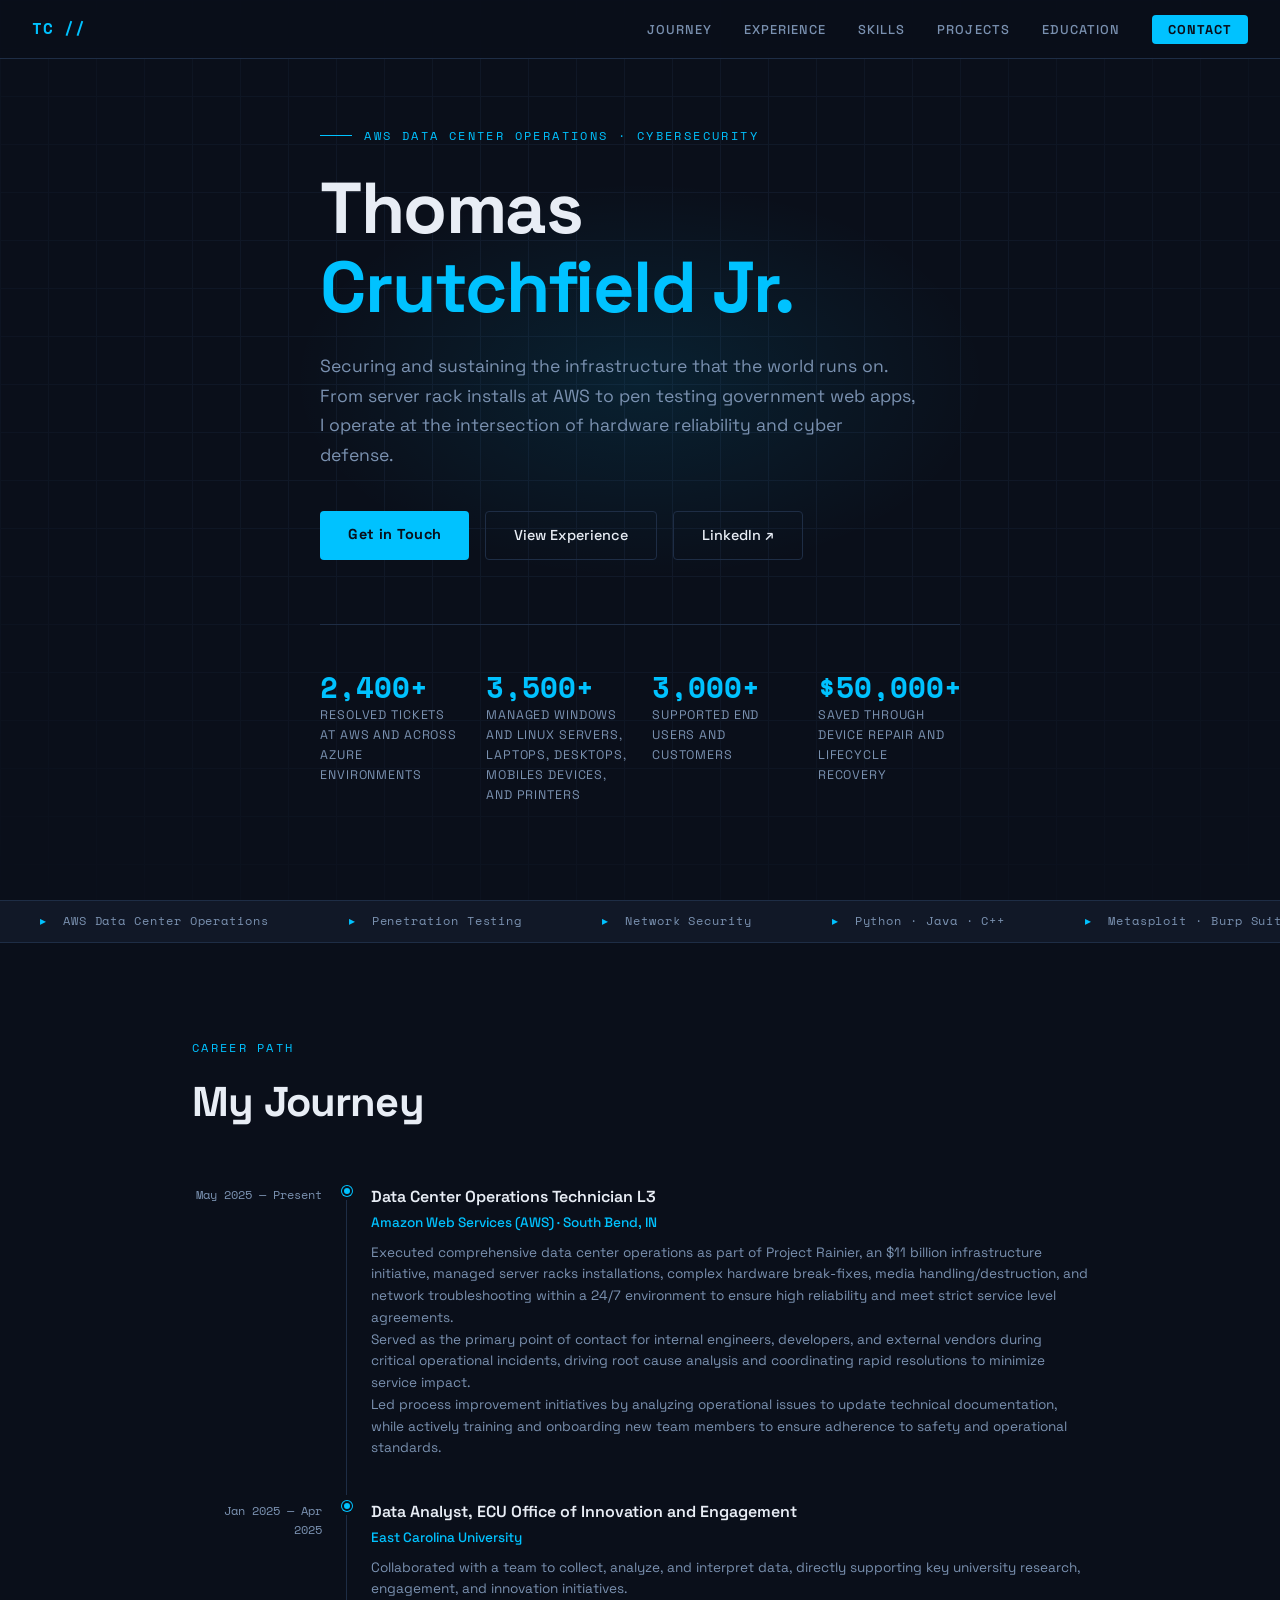
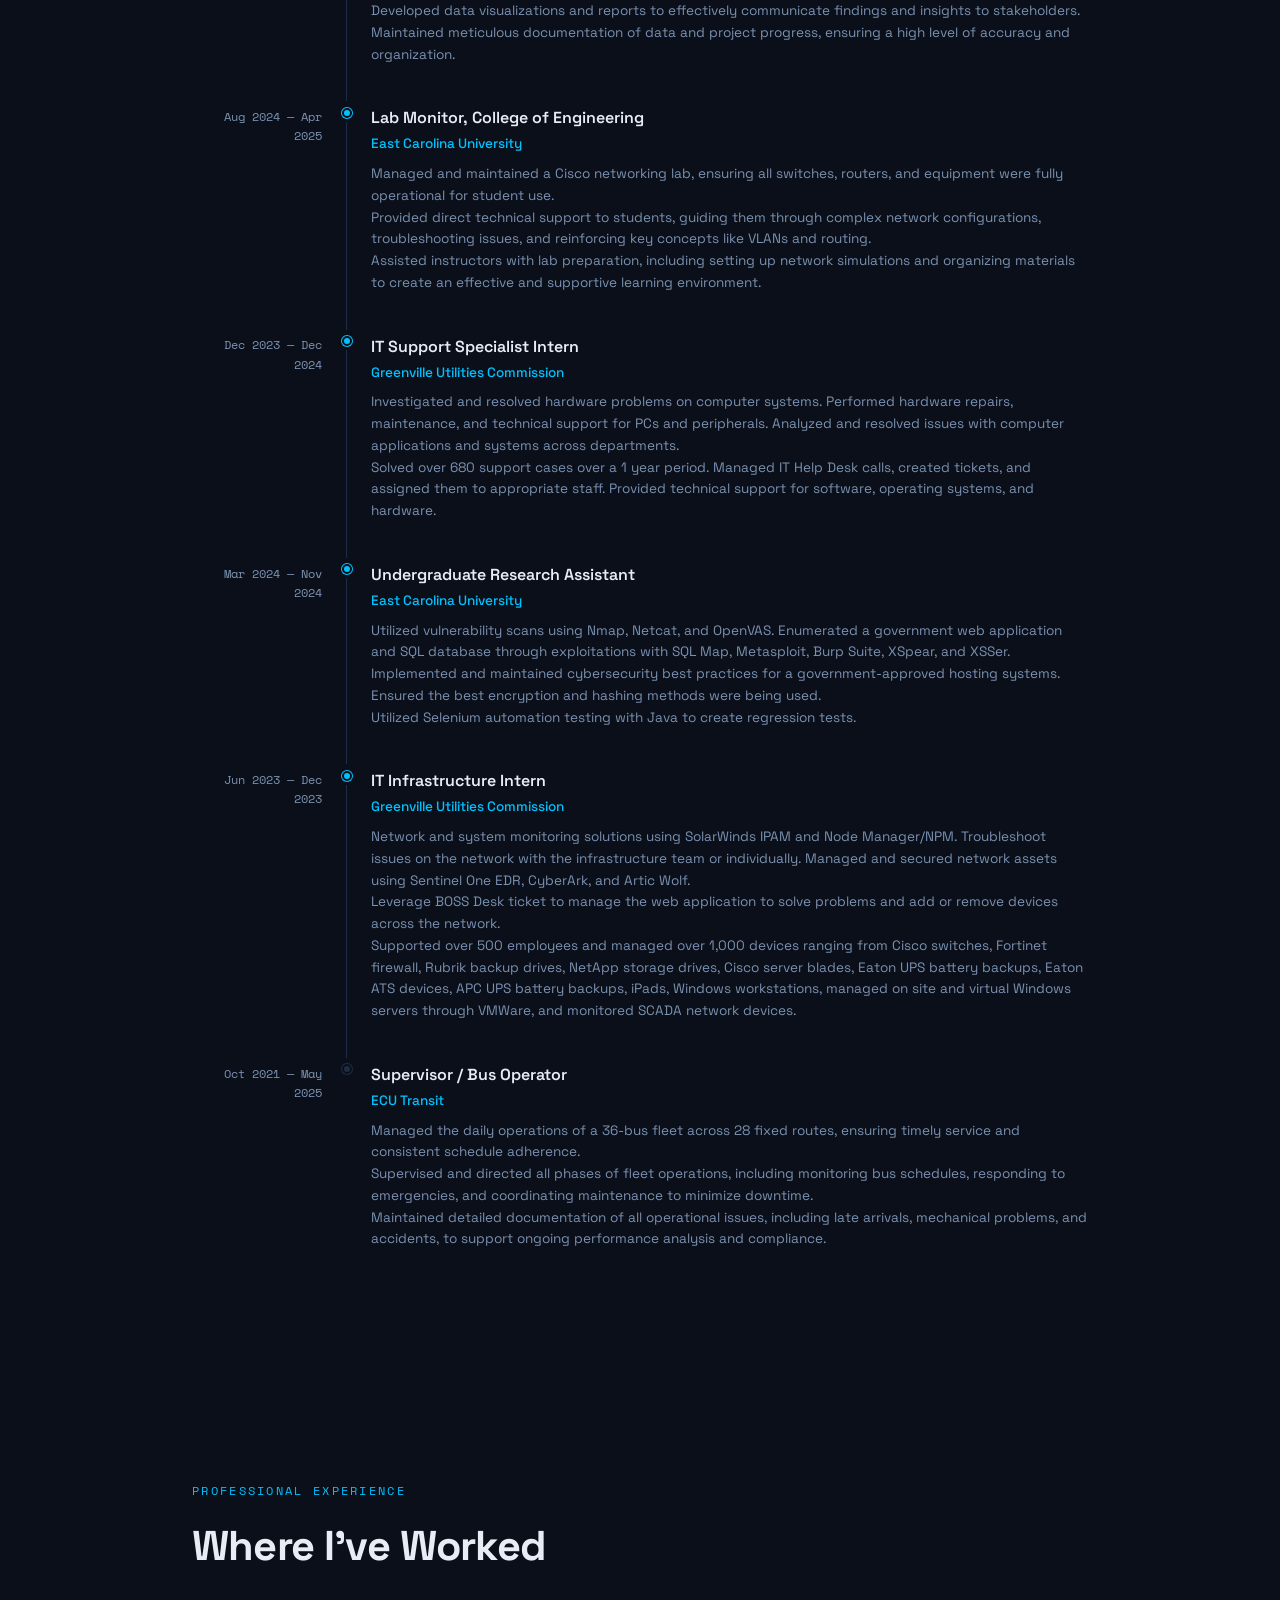
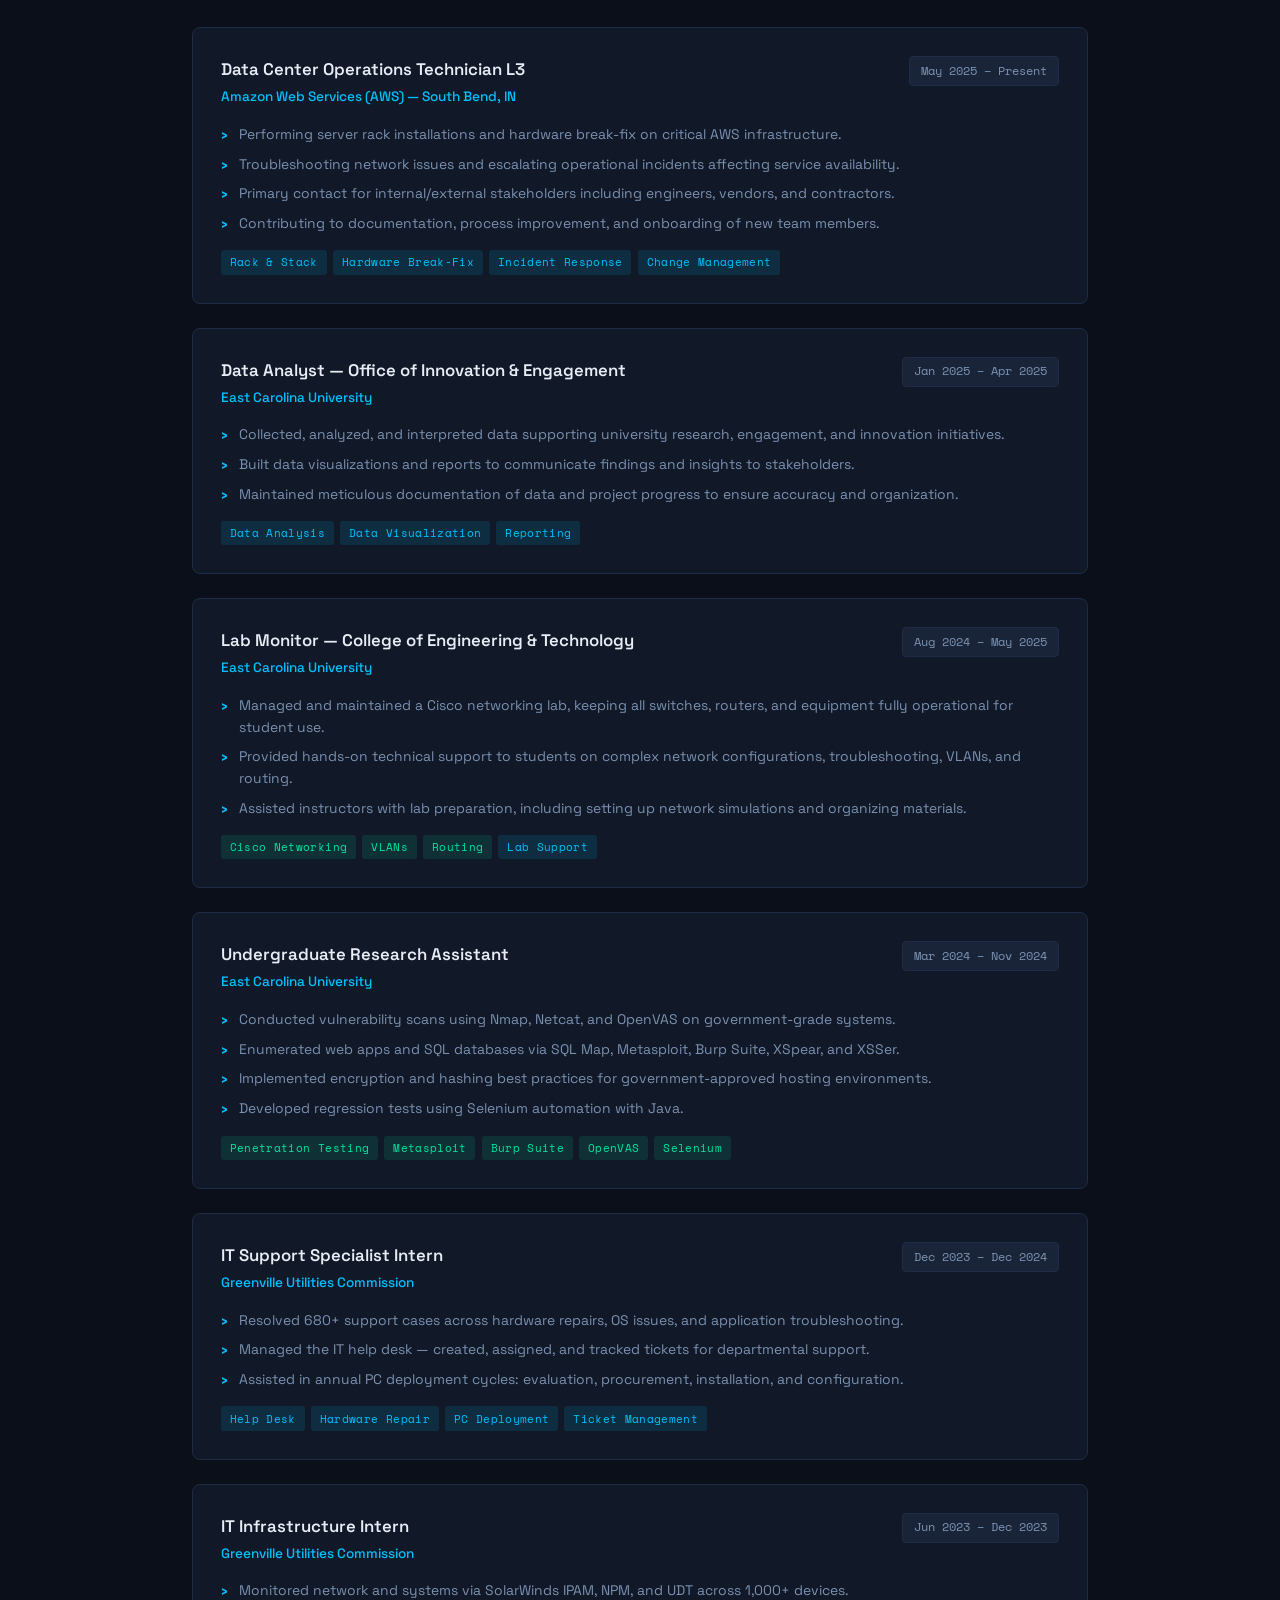
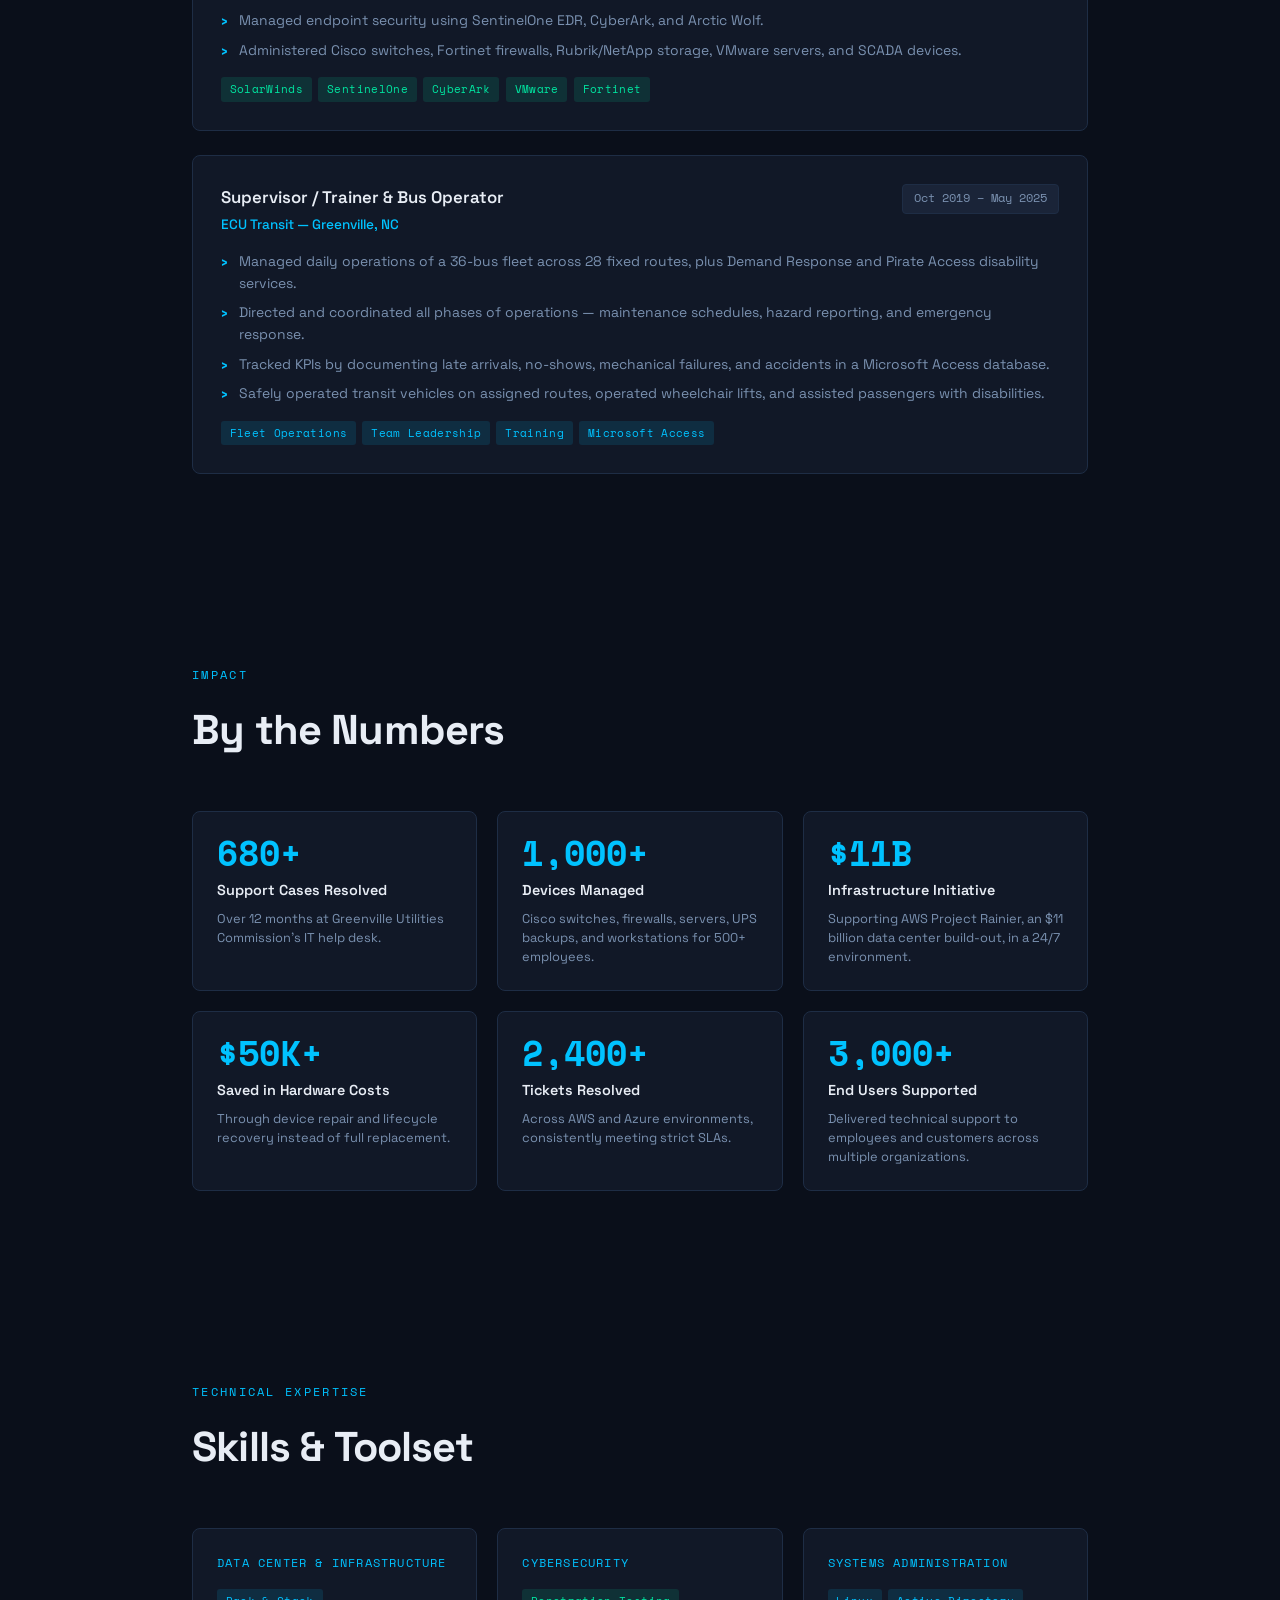
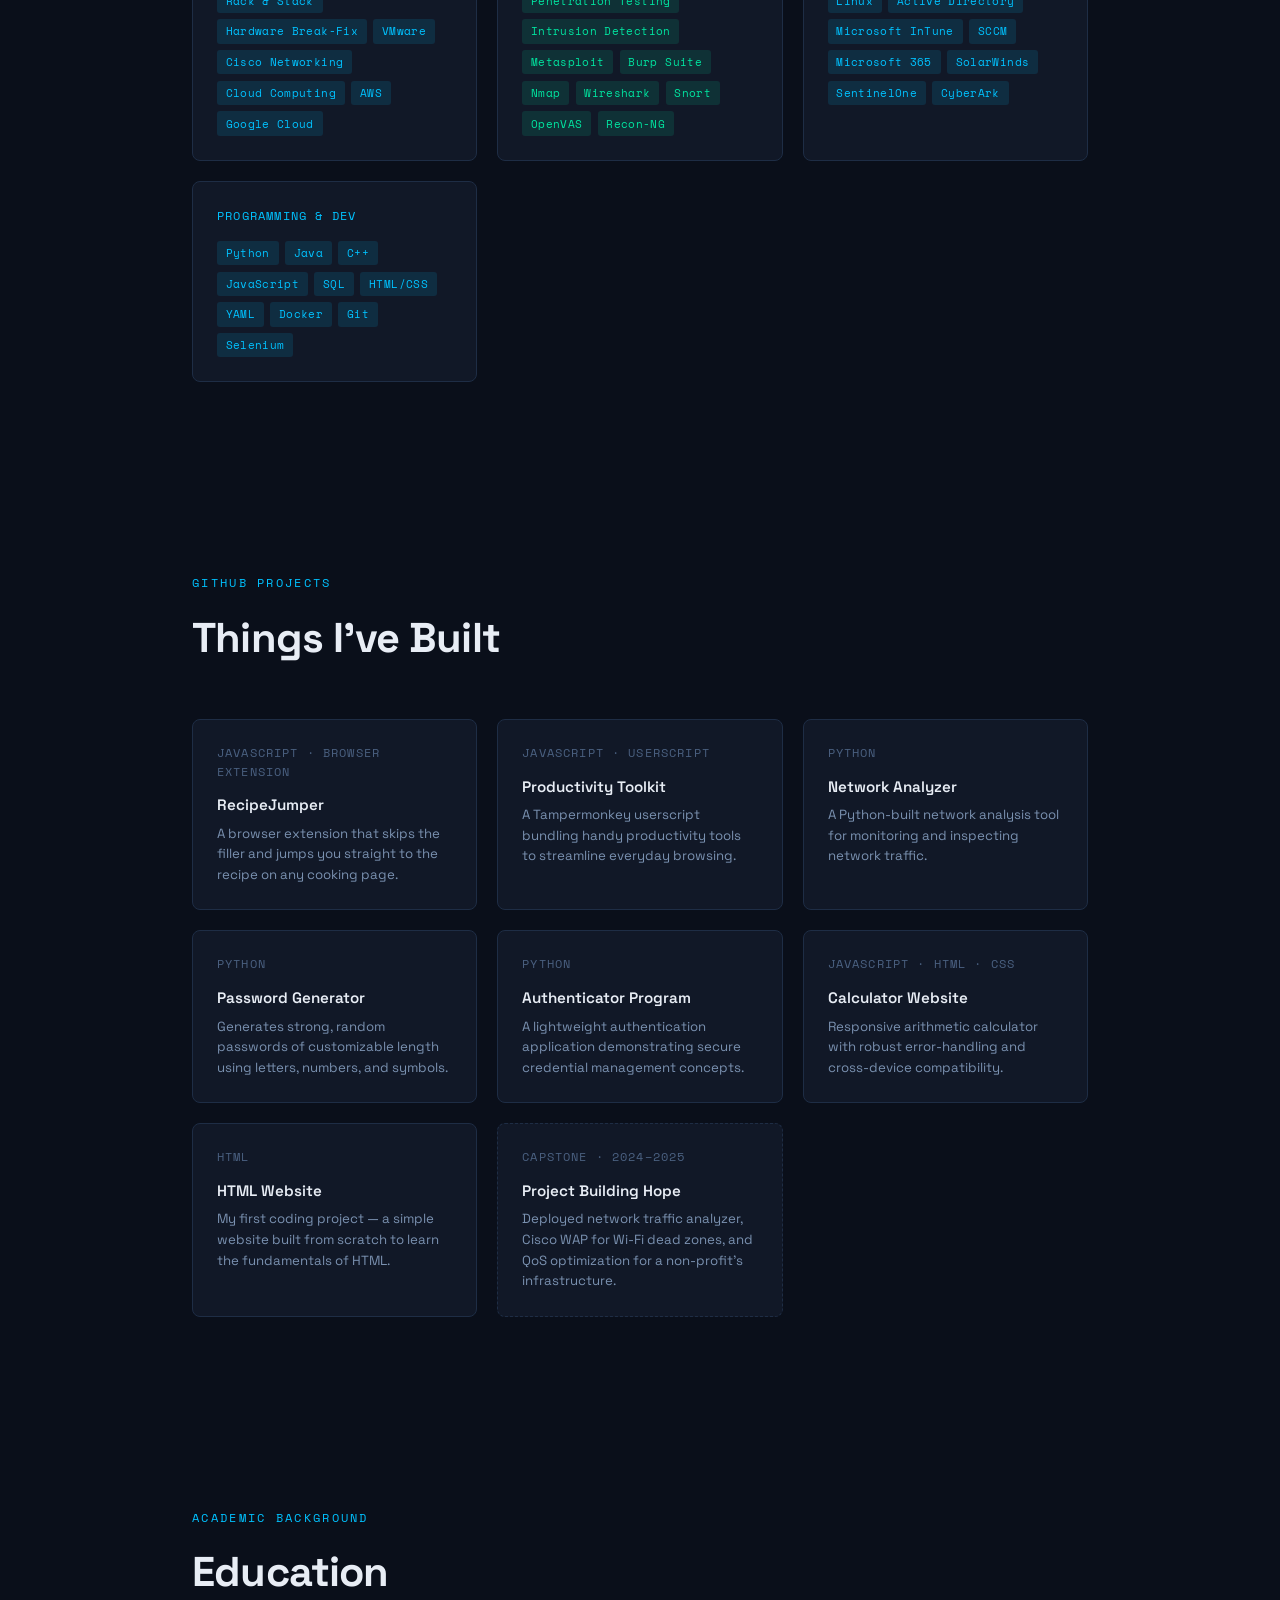
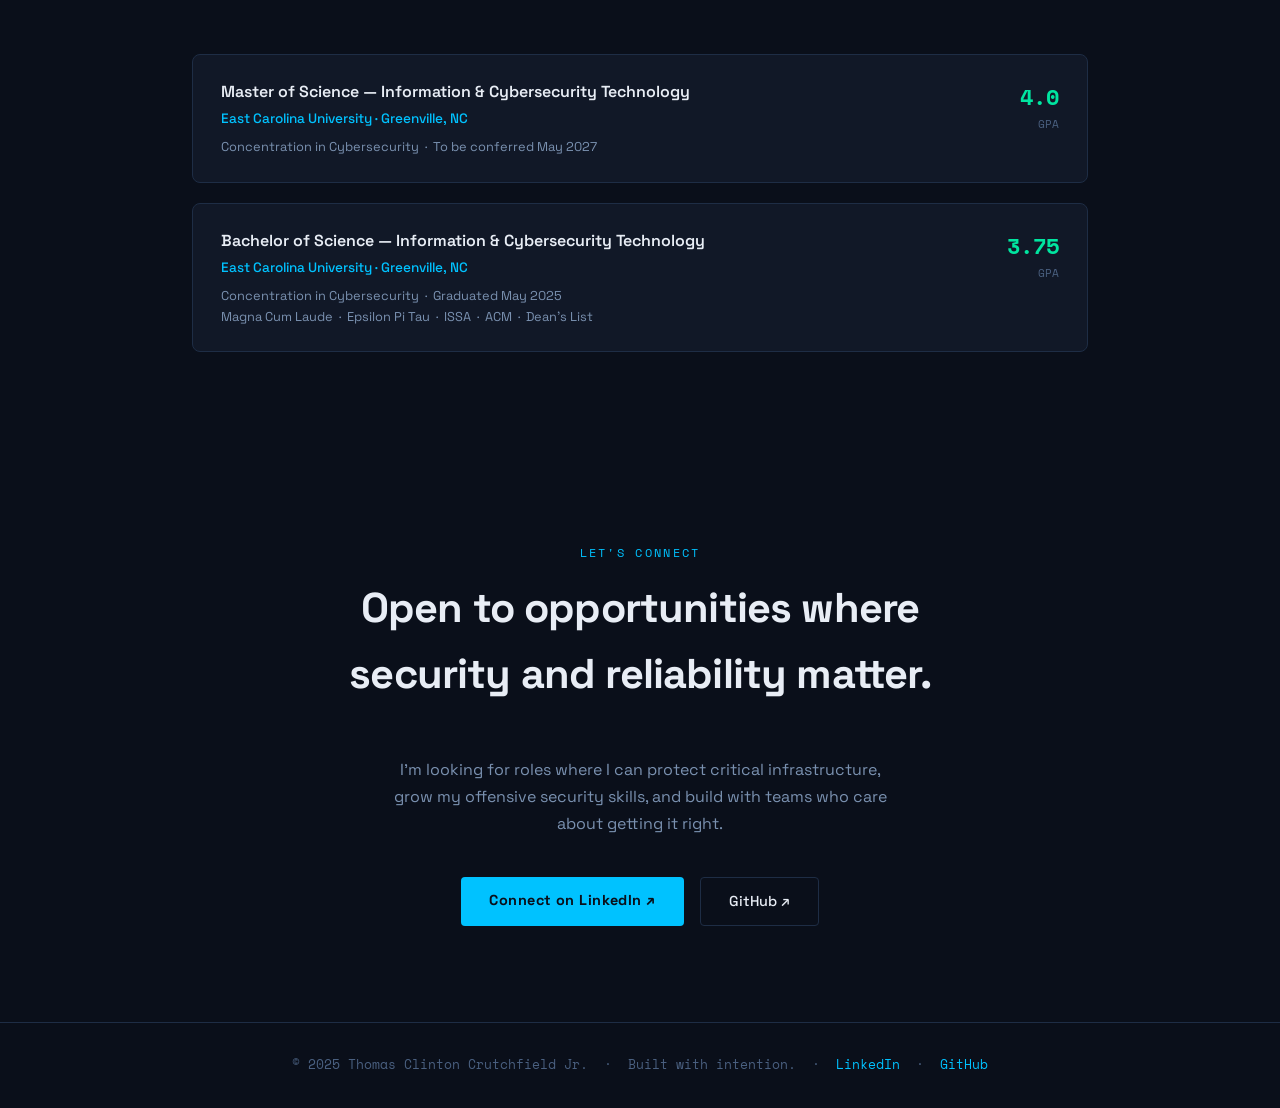
==== commit 92a2c9a6: "Add files via upload" ====
--- a/index.html
+++ b/index.html
@@ -1103,14 +1103,24 @@
       <div class="impact-desc">Cisco switches, firewalls, servers, UPS backups, and workstations for 500+ employees.</div>
     </div>
     <div class="impact-card">
-      <div class="impact-num">28</div>
-      <div class="impact-label">Transit Routes Managed</div>
-      <div class="impact-desc">Supervised a 36-bus fleet including disability access and Demand Response services.</div>
+      <div class="impact-num">$11B</div>
+      <div class="impact-label">Infrastructure Initiative</div>
+      <div class="impact-desc">Supporting AWS Project Rainier, an $11 billion data center build-out, in a 24/7 environment.</div>
     </div>
     <div class="impact-card">
-      <div class="impact-num">4.0</div>
-      <div class="impact-label">Graduate GPA</div>
-      <div class="impact-desc">M.S. in Information and Cybersecurity Technology, to be conferred May 2027.</div>
+      <div class="impact-num">$50K+</div>
+      <div class="impact-label">Saved in Hardware Costs</div>
+      <div class="impact-desc">Through device repair and lifecycle recovery instead of full replacement.</div>
+    </div>
+    <div class="impact-card">
+      <div class="impact-num">2,400+</div>
+      <div class="impact-label">Tickets Resolved</div>
+      <div class="impact-desc">Across AWS and Azure environments, consistently meeting strict SLAs.</div>
+    </div>
+    <div class="impact-card">
+      <div class="impact-num">3,000+</div>
+      <div class="impact-label">End Users Supported</div>
+      <div class="impact-desc">Delivered technical support to employees and customers across multiple organizations.</div>
     </div>
   </div>
 </section>
